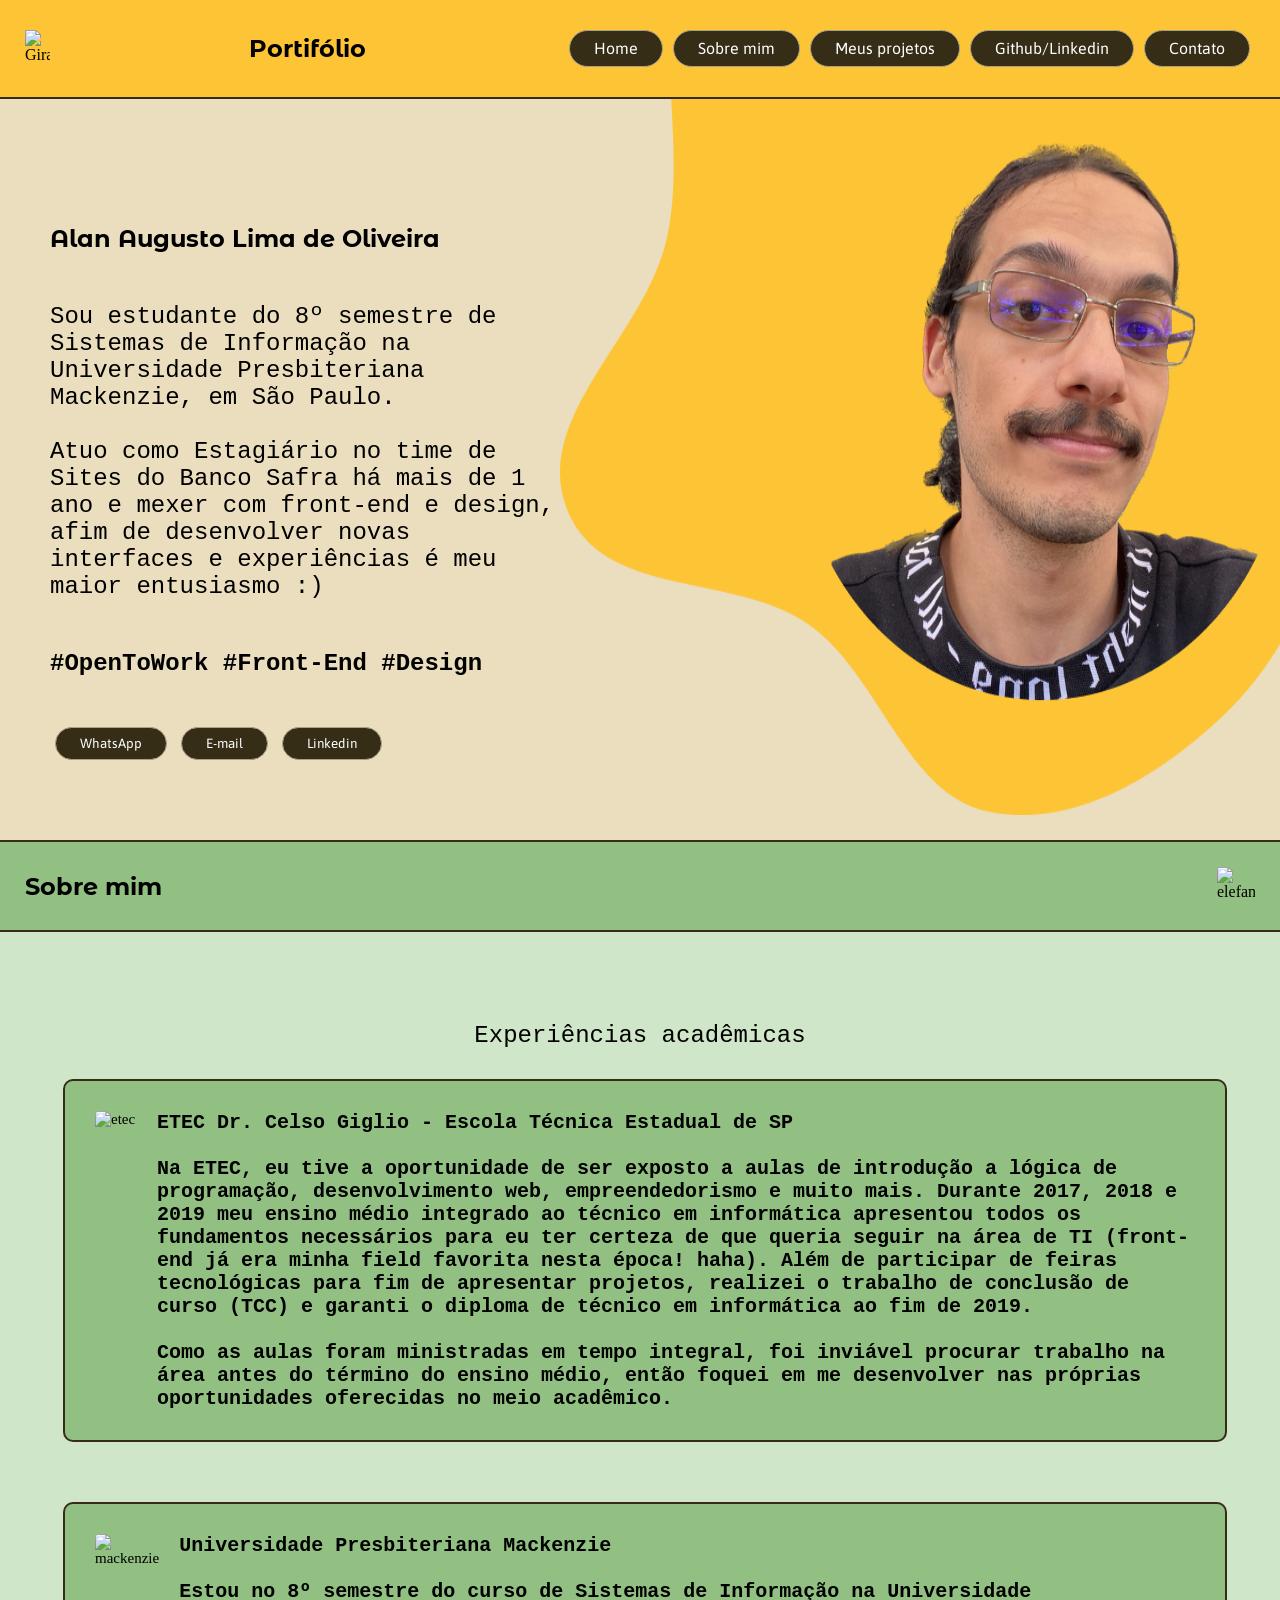
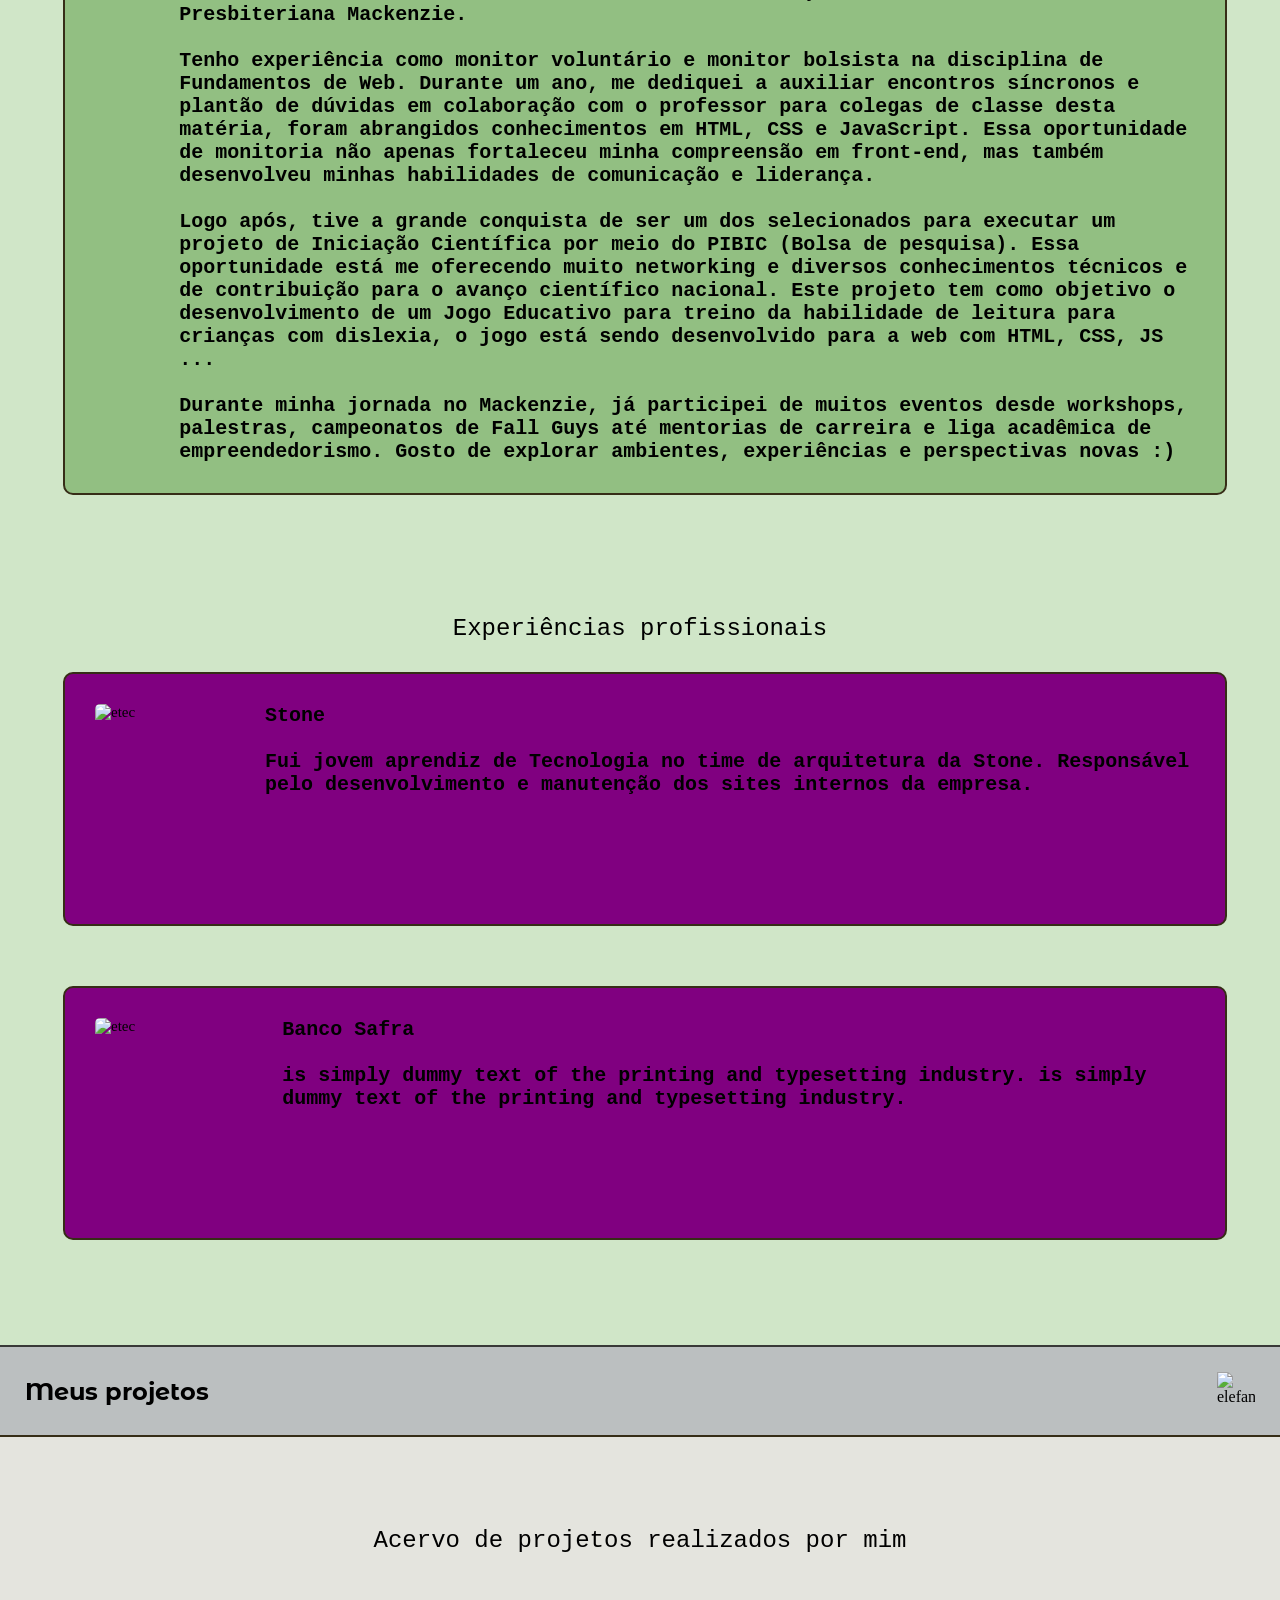
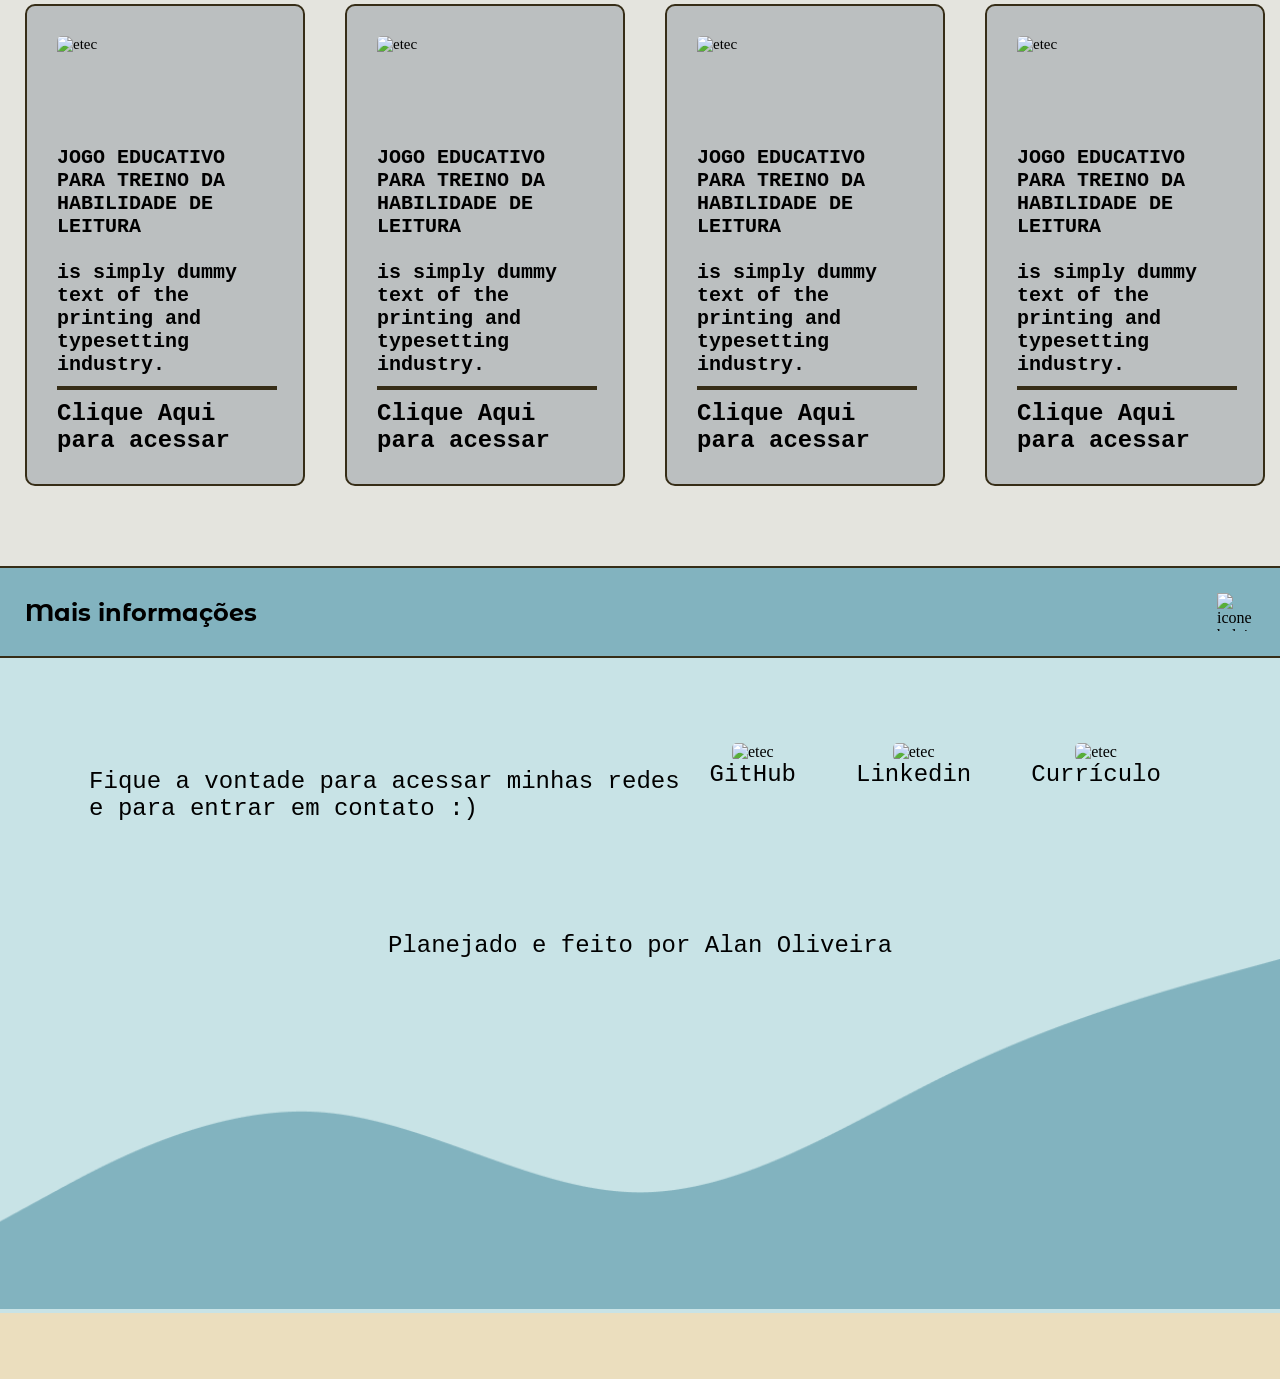
==== index.html @ 0e5b651d "Add files via upload" ====
<!DOCTYPE html>
<html>
<head>
    <link rel="stylesheet" href="css/style.css">
    <meta name="viewport" content="width=device-width, initial-scale=1.0">
    <link rel="preconnect" href="https://fonts.googleapis.com">
    <link rel="preconnect" href="https://fonts.gstatic.com" crossorigin>
    <link href="https://fonts.googleapis.com/css2?family=Asap&family=Montserrat+Alternates&display=swap" rel="stylesheet">
    <title>Alan Oliveira</title>
</head>
<body>
    <header>
        <nav class="container">
            <img src="https://creazilla-store.fra1.digitaloceanspaces.com/cliparts/11503/giraffe-animal-clipart-xl.png" alt="Girafa" width="25px" height="38px">
            <h1>Portifólio</h1>
            <ul>
                <li>
                    <a href="https://www.youtube.com/shorts/pypygmsodKY">Home</a></button>
                </li>
                <li>
                    <a href="#sobre-mim">Sobre mim</a></button>
                </li>
                <li>
                    <a href="https://github.com/alanaug">Meus projetos</a></button>
                </li>
                <li>
                    <a href="https://www.linkedin.com/in/alanaugusto030/">Github/Linkedin</a></button>
                </li>
                <li>
                    <a href="Contato">Contato</a></button>
                </li>
            </ul>
        </nav>
    </header>
    </div>
    <div class="primeira-secao">
        <div>  
            <p id="nome">Alan Augusto Lima de Oliveira</p>
            <p class="texto1">
                    Sou estudante do 8º semestre de Sistemas
                    de Informação na Universidade 
                    Presbiteriana Mackenzie, em São Paulo.
                    <br> <br>
                    Atuo como Estagiário no time de Sites do Banco Safra há mais de 1 ano 
                    e mexer com front-end e design, afim de 
                    desenvolver novas interfaces e experiências é meu maior 
                    entusiasmo :) </p>
                <p id="hashtags">#OpenToWork  #Front-End  #Design</p>  
            <div id="button">  
                <button><a href="https://wa.me/5511959833527">WhatsApp</a></button>
                <button><a href="mailto:alan.augusto123@gmail.com">E-mail</a></button>
                <button><a href="https://www.linkedin.com/in/alanaugusto030/">Linkedin</a></button>
            </div>
        </div>
            <img class="fotinha" src="img/alan.png" alt="foto de perfil do alan">
        </div>
    </div>
    <header id="sobre-mim">
        <nav class="container green">
            <h1>Sobre mim</h1>
            <img src="https://cdn-icons-png.flaticon.com/512/5999/5999613.png" alt="elefante" width="38px" height="38px">
        </nav>
    </header>
    <div>
        <div class="fold-linha-do-tempo">
            <p class="title-fold">
                Experiências acadêmicas 
             </p>
             <br>
             <br>
            <div class="card">
                    <img class="image" src="https://etec2022.com.br/wp-content/uploads/2021/05/b-768x521-1.jpg" alt="etec" width="275px" height="190px">
                    <legend>ETEC Dr. Celso Giglio - Escola Técnica Estadual de SP<br>
                    <br> Na ETEC, eu tive a oportunidade de ser exposto a aulas de introdução a lógica de programação, desenvolvimento web, empreendedorismo e muito mais. Durante 2017, 2018 e 2019 meu ensino médio integrado ao técnico em informática apresentou todos os fundamentos necessários para eu ter certeza de que queria seguir na área de TI (front-end já era minha field favorita nesta época! haha). Além de participar de feiras tecnológicas para fim de apresentar projetos, realizei o trabalho de conclusão de curso (TCC) e garanti o diploma de técnico em informática ao fim de 2019. <br> 
                    <br> Como as aulas foram ministradas em tempo integral, foi inviável procurar trabalho na área antes do término do ensino médio, então foquei em me desenvolver nas próprias oportunidades oferecidas no meio acadêmico. <br>
            </div>
            <div class="card">
                <img class="image" src="https://3.bp.blogspot.com/-ids43sXjQmM/XNiSBEITxmI/AAAAAAAAK4Y/IPl0-_uejZkCyEo8G6EShoBNdbbXHVeVQCLcBGAs/s1600/Screen%2BShot%2B2019-05-12%2Bat%2B18.35.37.png" alt="mackenzie" width="275px" height="190px">
                <legend>Universidade Presbiteriana Mackenzie <br>
                   <br> Estou no 8º semestre do curso de Sistemas de Informação na Universidade Presbiteriana Mackenzie. <br>

                   <br> Tenho experiência como monitor voluntário e monitor bolsista na disciplina de Fundamentos de Web. Durante um ano, me dediquei a auxiliar encontros síncronos e plantão de dúvidas em colaboração com o professor para colegas de classe desta matéria, foram abrangidos conhecimentos em HTML, CSS e JavaScript. Essa oportunidade de monitoria não apenas fortaleceu minha compreensão em front-end, mas também desenvolveu minhas habilidades de comunicação e liderança.<br>
                   
                   <br>Logo após, tive a grande conquista de ser um dos selecionados para executar um projeto de Iniciação Científica por meio do PIBIC (Bolsa de pesquisa). Essa oportunidade está me oferecendo muito networking e diversos conhecimentos técnicos e de contribuição para o avanço científico nacional. Este projeto tem como objetivo o desenvolvimento de um Jogo Educativo para treino da habilidade de leitura para crianças com dislexia, o jogo está sendo desenvolvido para a web com HTML, CSS, JS ... <br>
                
                   <br>Durante minha jornada no Mackenzie, já participei de muitos eventos desde workshops, palestras, campeonatos de Fall Guys até mentorias de carreira e liga acadêmica de empreendedorismo. Gosto de explorar ambientes, experiências e perspectivas novas :)</legend>

                </div>
                <p class="title-fold">
                    Experiências profissionais 
                 </p>
                 <br>
            <div class="card purple">
                    <img class="image" src="https://iq-blog-lb.iq.com.br/wp-content/uploads/2018/11/7acf2784-35f6-c84d-f3be-36fe04ca352d-770x500.jpg" alt="etec" width="275px" height="190px">
                    <legend>Stone<br>
                    <br>Fui jovem aprendiz de Tecnologia no time de arquitetura da Stone. Responsável pelo desenvolvimento e manutenção dos sites internos da empresa.</legend>
                </div>
            <div class="card purple">
                <img class="image" src="https://s2-g1.glbimg.com/6g5ZLOjMwQZf3frD2wkzir42wjM=/0x0:958x1280/984x0/smart/filters:strip_icc()/i.s3.glbimg.com/v1/AUTH_59edd422c0c84a879bd37670ae4f538a/internal_photos/bs/2022/t/T/fKmaT9TBWUeWrQ4SYvzg/safra.jpg" alt="etec" width="275px" height="190px">
                <legend>Banco Safra<br>
                <br>is simply dummy text of the printing and typesetting industry. is simply dummy text of the printing and typesetting industry.</legend>
            </div>
        </div>
        <header>
            <nav class="container gray">
                <h1 id="sobre-mim">Meus projetos</h1>
                <img src="https://cdn-icons-png.flaticon.com/512/616/616703.png" alt="elefante" width="38px" height="38px">
            </nav>
                <div class="title-fold-projetos">
                    <p>Acervo de projetos realizados por mim</p>
                </div>
                <div class="fold-meus-projetos">
                <div class="card projetos">
                        <img class="image" src="https://s2-g1.glbimg.com/6g5ZLOjMwQZf3frD2wkzir42wjM=/0x0:958x1280/984x0/smart/filters:strip_icc()/i.s3.glbimg.com/v1/AUTH_59edd422c0c84a879bd37670ae4f538a/internal_photos/bs/2022/t/T/fKmaT9TBWUeWrQ4SYvzg/safra.jpg" alt="etec" width="100px" height="100px">
                        <legend>JOGO EDUCATIVO PARA TREINO DA HABILIDADE DE LEITURA<br>
                        <br>is simply dummy text of the printing and typesetting industry.</legend>
                        <div class="linha"></div>
                        <p style="font-weight: bold;">Clique Aqui para acessar</p>
                    </div>
                    <div class="card projetos">
                        <img class="image" src="https://s2-g1.glbimg.com/6g5ZLOjMwQZf3frD2wkzir42wjM=/0x0:958x1280/984x0/smart/filters:strip_icc()/i.s3.glbimg.com/v1/AUTH_59edd422c0c84a879bd37670ae4f538a/internal_photos/bs/2022/t/T/fKmaT9TBWUeWrQ4SYvzg/safra.jpg" alt="etec" width="100px" height="100px">
                        <legend>JOGO EDUCATIVO PARA TREINO DA HABILIDADE DE LEITURA<br>
                        <br>is simply dummy text of the printing and typesetting industry.</legend>
                        <div class="linha"></div>
                        <p style="font-weight: bold;">Clique Aqui para acessar</p>
                    </div>
                    <div class="card projetos">
                        <img class="image" src="https://s2-g1.glbimg.com/6g5ZLOjMwQZf3frD2wkzir42wjM=/0x0:958x1280/984x0/smart/filters:strip_icc()/i.s3.glbimg.com/v1/AUTH_59edd422c0c84a879bd37670ae4f538a/internal_photos/bs/2022/t/T/fKmaT9TBWUeWrQ4SYvzg/safra.jpg" alt="etec" width="100px" height="100px">
                        <legend>JOGO EDUCATIVO PARA TREINO DA HABILIDADE DE LEITURA<br>
                        <br>is simply dummy text of the printing and typesetting industry. </legend>
                        <div class="linha"></div>
                        <p style="font-weight: bold;">Clique Aqui para acessar</p>
                    </div>
                    <div class="card projetos">
                        <img class="image" src="https://s2-g1.glbimg.com/6g5ZLOjMwQZf3frD2wkzir42wjM=/0x0:958x1280/984x0/smart/filters:strip_icc()/i.s3.glbimg.com/v1/AUTH_59edd422c0c84a879bd37670ae4f538a/internal_photos/bs/2022/t/T/fKmaT9TBWUeWrQ4SYvzg/safra.jpg" alt="etec" width="100px" height="100px">
                        <legend>JOGO EDUCATIVO PARA TREINO DA HABILIDADE DE LEITURA<br>
                        <br>is simply dummy text of the printing and typesetting industry. </legend>
                        <div class="linha"></div>
                        <p style="font-weight: bold;">Clique Aqui para acessar</p>
                    </div>
                </div>
        </header>
        <header id="sobre-mim">
            <nav class="container blue">
                <h1>Mais informações</h1>
                <img src="https://cdn-icons-png.flaticon.com/512/616/616678.png" alt="icone baleia" width="38px" height="38px">
            </nav>
        </header>
        <div class="fold-mais-infos">
            <div class="title-fold-footer">
                <p>Fique a vontade para acessar minhas redes <br> 
                    e para entrar em contato :)</p>
            </div>
            <div class="redes">
                <img class="image" src="https://img.icons8.com/?size=512&id=118557&format=png" alt="etec" width="100px" height="100px">
                <p>GitHub</p>
            </div>
            <div class="redes">
                <img class="image" src="https://img.icons8.com/?size=512&id=67570&format=png" alt="etec" width="100px" height="100px">
                <p>Linkedin</p>
            </div>
            <div class="redes">
                <img class="image" src="https://img.icons8.com/?size=512&id=115648&format=png" alt="etec" width="100px" height="100px">
                <p>Currículo</p>
            </div>
        </div>
        <div class="title-fold-footer">
            <p>Planejado e feito por Alan Oliveira</p>
        </div>
        <footer>
            <img src="img/img-footer.png" alt="wave image for footer" width="100%" height="350px">
        </footer>
</body>

</html>
---- css/style.css ----
*{
    margin:0;
    padding:0;
    border:0;
}

.container {
    display: flex;
    flex-direction: row;
    align-items: center;
    justify-content: space-between;
    background-color: #FDC435;
    padding: 25px;
    border-bottom: 2px solid #362d17;
}

body {
    background-color: #ebdebe;
}

nav ul {
    list-style: none;
    display: flex;
    flex-direction: row;
}

nav ul li, button {
    margin: 5px;
    padding: 8px 24px;
    border-radius: 20px;
    border: 1px solid #aaa18a;
    background: #362d17;
}

a, button {
    font-family: 'Asap', sans-serif;
    color: white;
    text-decoration: none;
}

h1 {
    font-family: 'Asap', sans-serif;
    font-family: 'Montserrat Alternates', sans-serif;
    align-items: flex-start;
}

p {
    font-family: 'Roboto Mono', monospace;
    font-size: 1.5rem;
}

@media (min-width: 531px) and (max-width: 1024px){
    .container {
        display: flex;
        flex-direction: column;
    }
    
    nav ul li {
        flex-direction: column;
    }
}

@media (max-width: 530px){
    .container {
        display: flex;
        flex-direction: column;
    }

    nav ul {
        display: flex;
        flex-direction: column;
    }
}

.primeira-secao{
    display: flex;
    justify-content: space-between;
    padding-bottom: 25px;
    border-bottom: solid 2px #362d17;
}

.texto1 {
    margin-left: 50px;
    max-width: 700px;
}

button {
    margin-top: 50px;
}

#nome {
    font-family: 'Montserrat Alternates', sans-serif;
    font-weight: bold;
    margin: 125px 0px 50px 50px;
}

#hashtags {
    margin: 50px 0px 0px 50px;
    font-weight: bold
}

#button {
    margin: 0 0 50px 50px;

}

.fold-linha-do-tempo {
    display: flex;
    flex-direction: row;
    justify-content: center;
    align-items: center;
    flex-wrap:wrap;
    background-color: #d0e6c8;
    padding-bottom: 75px;

}

.card {
    justify-content: center;
    display: flex;
    font-size: 15px;
    width: 1100px;
    height: auto;
    border-radius: 10px;
    background-color: #92bf82;
    padding: 30px;
    margin: 30px 15px 30px 25px;
    gap: 10px 20px;
    border: solid 2px #362d17;

}

.image {
    border-radius: 5px;
}

legend {
    font-family: 'Roboto Mono', monospace;
    font-size: 20px;
    font-weight: bold;
}

.green {
    background-color: #92bf82;
    display: flex;
    justify-content: space-between;
}

.title-fold {
    margin-top: 90px;
}

.title-fold-projetos{
    display: flex;
    justify-content: center;
    background-color: #e4e4de;
    padding-top: 90px;
    padding-bottom: 20px;
}


footer {
    background-color: #c8e3e6;
}

.blue {
    background-color: #82b3bf;
    display: flex;
    justify-content: space-between;
    border-top: solid 2px #362d17;
}

.gray {
    background-color: #bbbfc0;
    display: flex;
    justify-content: space-between;
    border-top: solid 2px #393938;
}

.fold-meus-projetos {
    display: flex;
    justify-content: center;
    background-color: #e4e4de;
    padding-bottom: 50px;

}

.projetos {
    width: 225px;
    height: auto;
    display: flex;
    flex-direction: column;
    background-color: #bbbfc0;
}

.linha {
    width: 100%;
    border: solid 2px #362d17;
}

.fold-mais-infos {
    background-color: #c8e3e6;
    display: flex;
    flex-direction: row;
    justify-content: center;
    align-items: center;
}

.redes {
    padding-top: 50px;
    margin: 0px 30px 0px 30px;
    text-align: center;

}

.title-fold-footer{
    display: flex;
    justify-content: center;
    padding-top: 110px;
    background-color: #c8e3e6;
}

.credits {
    background-color: #82b3bf;
    margin-top: 0px;
}

.purple {
    background-color: purple;
}
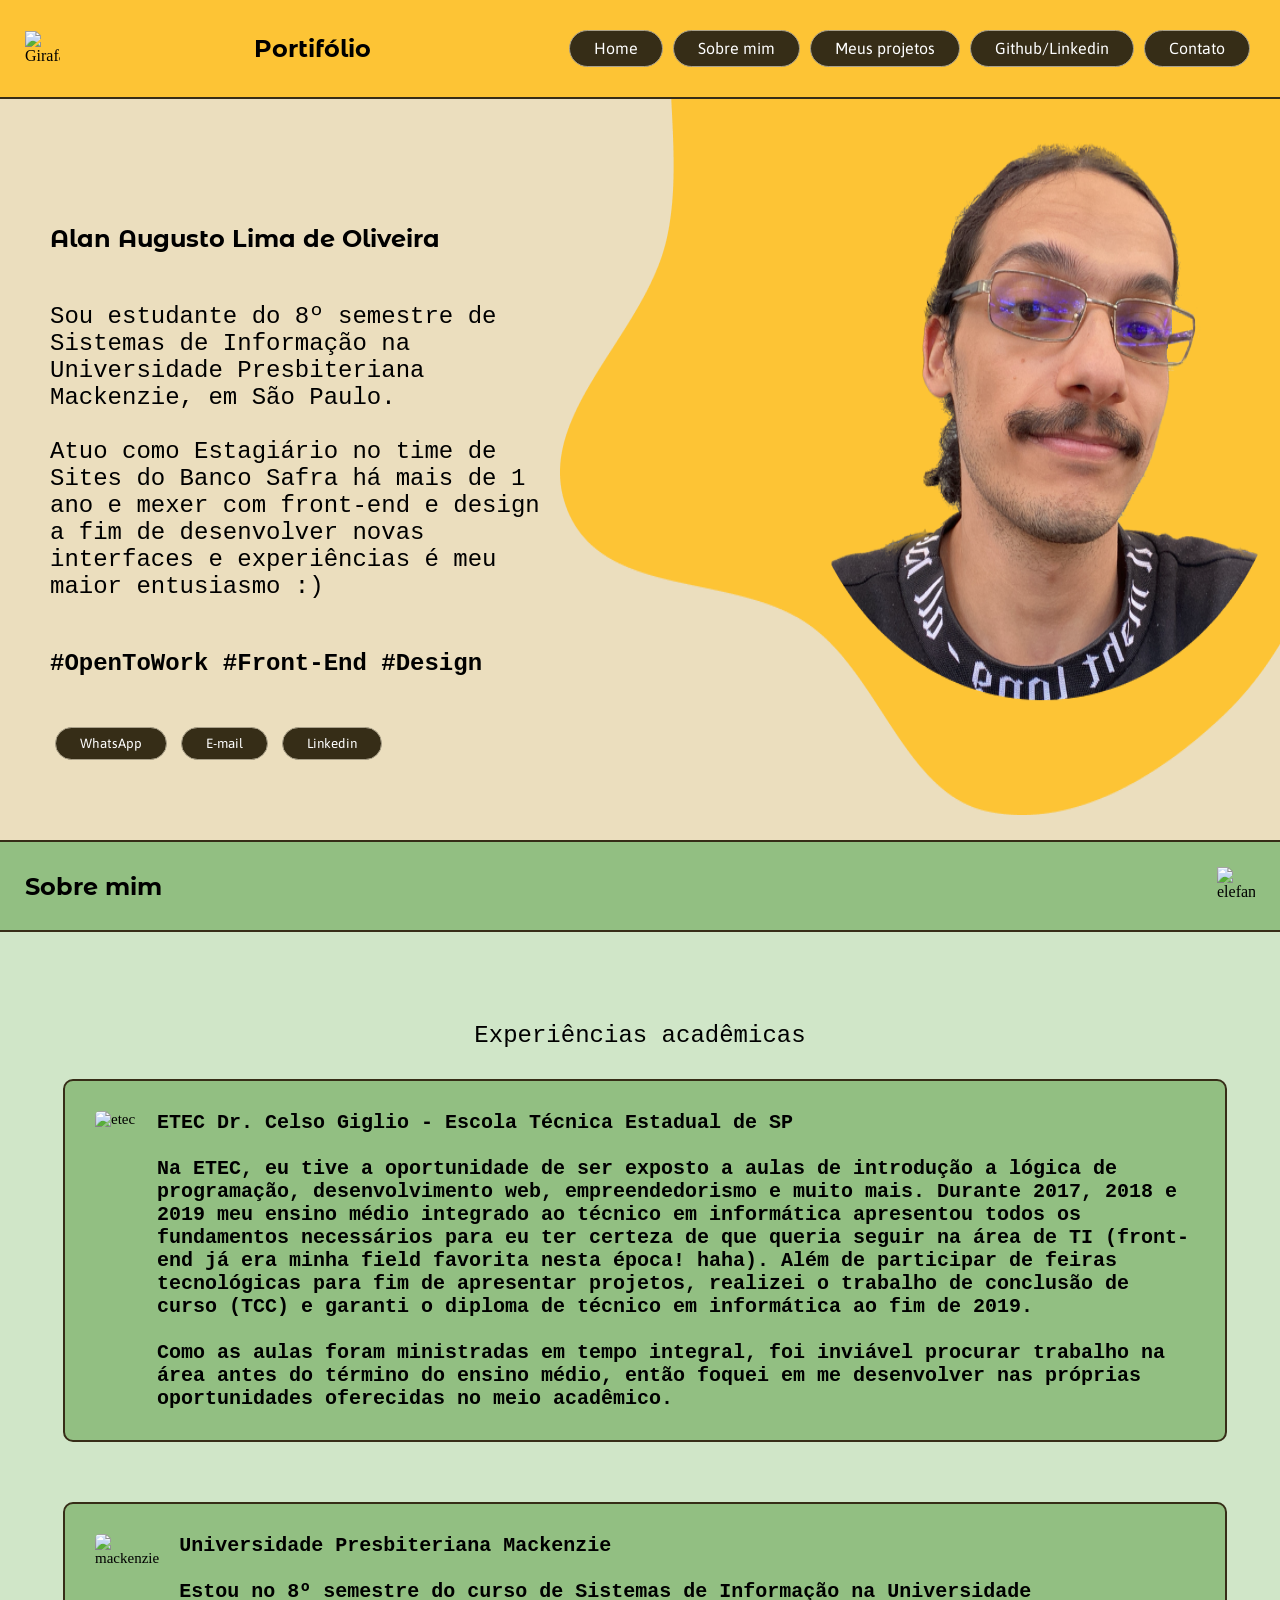
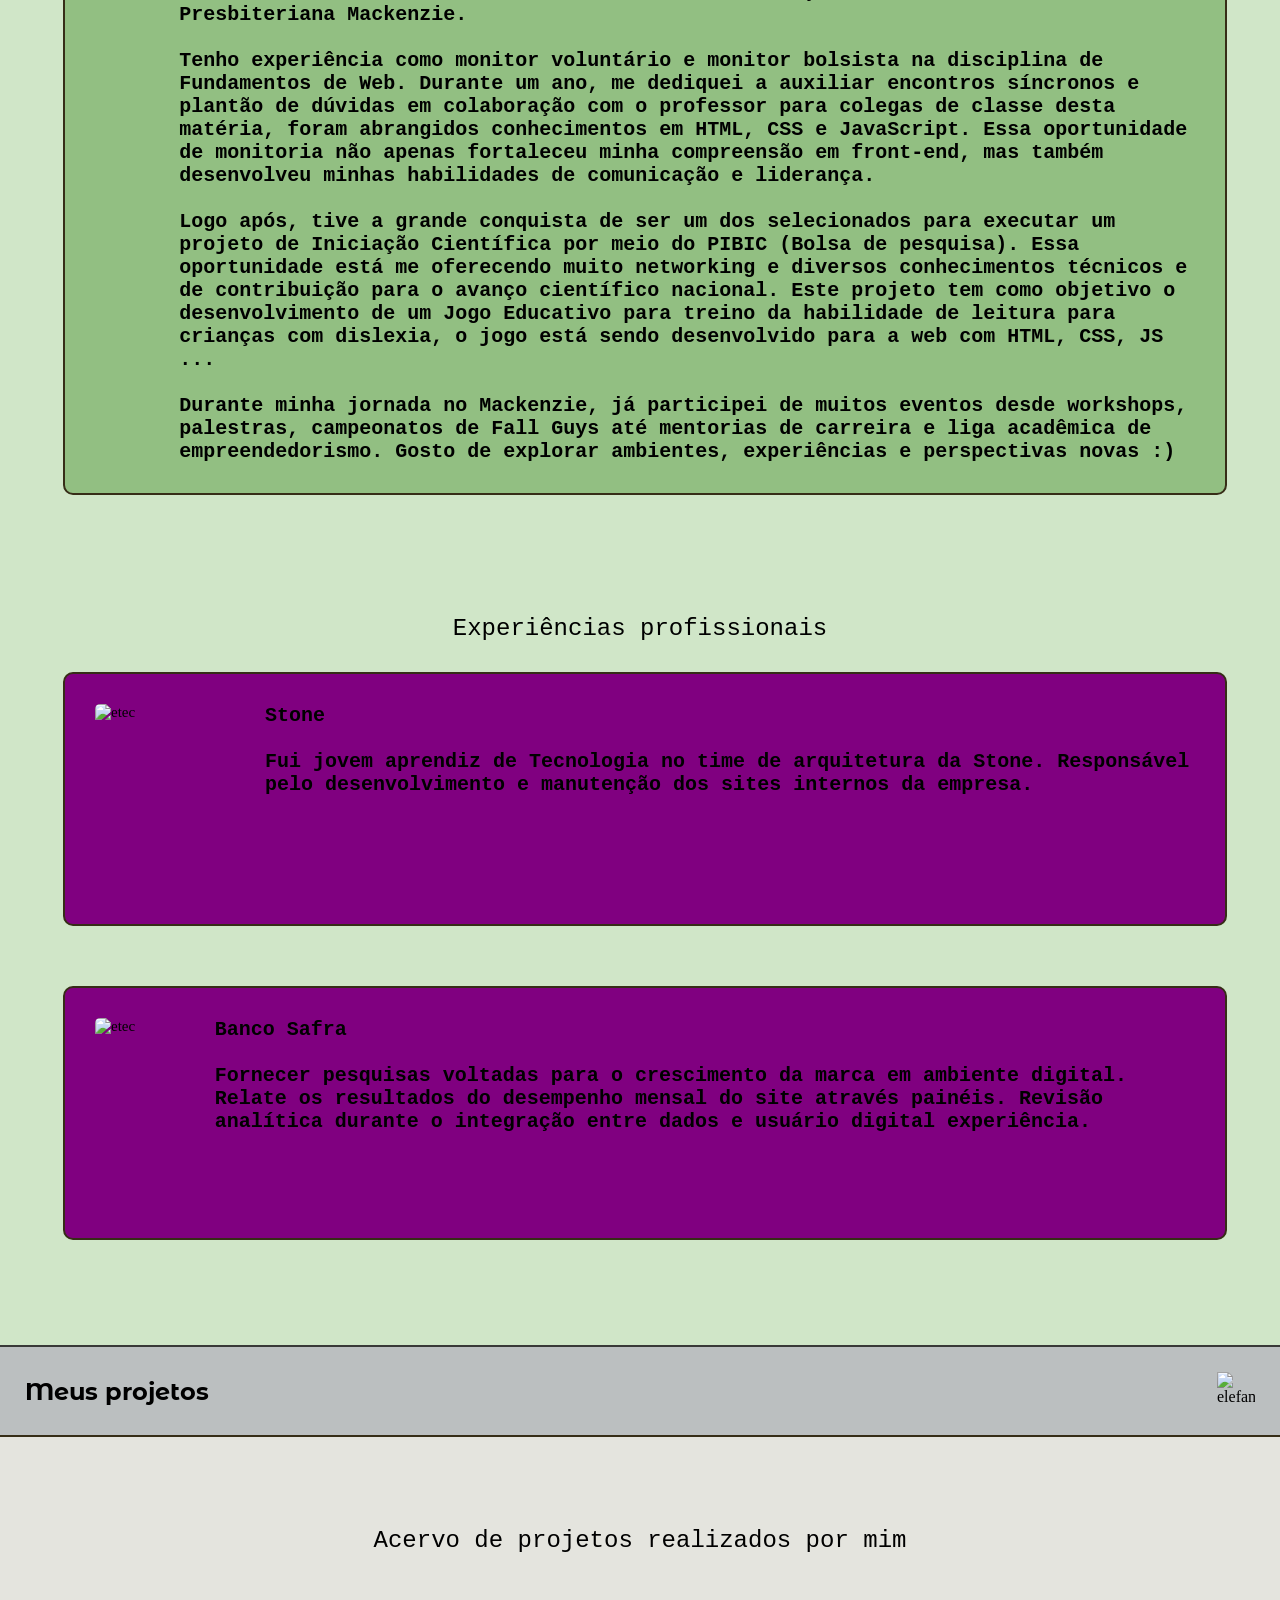
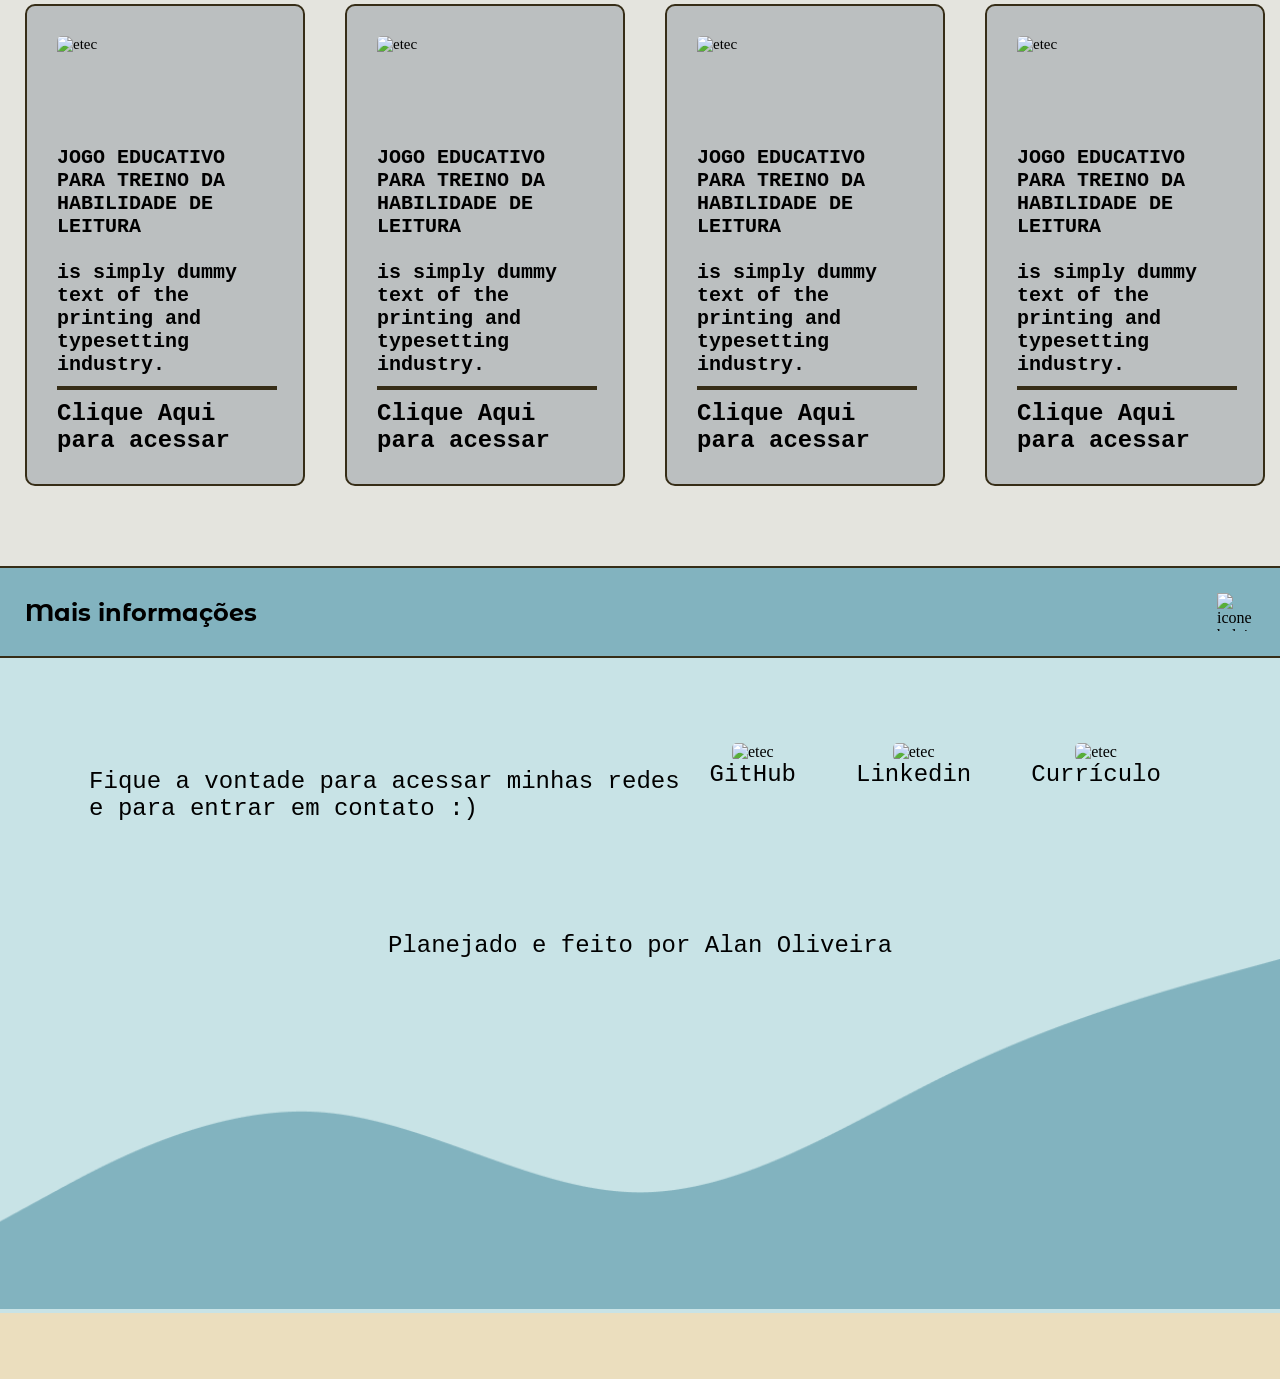
==== commit 1403497e: "new text" ====
--- a/index.html
+++ b/index.html
@@ -11,7 +11,7 @@
 <body>
     <header>
         <nav class="container">
-            <img src="https://creazilla-store.fra1.digitaloceanspaces.com/cliparts/11503/giraffe-animal-clipart-xl.png" alt="Girafa" width="25px" height="38px">
+            <img src="https://cdn-icons-png.flaticon.com/512/65/65956.png?w=360" alt="Girafa" width="35px" height="35px">
             <h1>Portifólio</h1>
             <ul>
                 <li>
@@ -42,7 +42,7 @@
                     Presbiteriana Mackenzie, em São Paulo.
                     <br> <br>
                     Atuo como Estagiário no time de Sites do Banco Safra há mais de 1 ano 
-                    e mexer com front-end e design, afim de 
+                    e mexer com front-end e design a fim de 
                     desenvolver novas interfaces e experiências é meu maior 
                     entusiasmo :) </p>
                 <p id="hashtags">#OpenToWork  #Front-End  #Design</p>  
@@ -98,7 +98,12 @@
             <div class="card purple">
                 <img class="image" src="https://s2-g1.glbimg.com/6g5ZLOjMwQZf3frD2wkzir42wjM=/0x0:958x1280/984x0/smart/filters:strip_icc()/i.s3.glbimg.com/v1/AUTH_59edd422c0c84a879bd37670ae4f538a/internal_photos/bs/2022/t/T/fKmaT9TBWUeWrQ4SYvzg/safra.jpg" alt="etec" width="275px" height="190px">
                 <legend>Banco Safra<br>
-                <br>is simply dummy text of the printing and typesetting industry. is simply dummy text of the printing and typesetting industry.</legend>
+                <br>Fornecer pesquisas voltadas para o crescimento da marca em
+                ambiente digital. Relate os resultados do
+                desempenho mensal do site através
+                painéis. Revisão analítica durante o
+                integração entre dados e usuário digital
+                experiência.</legend>
             </div>
         </div>
         <header>
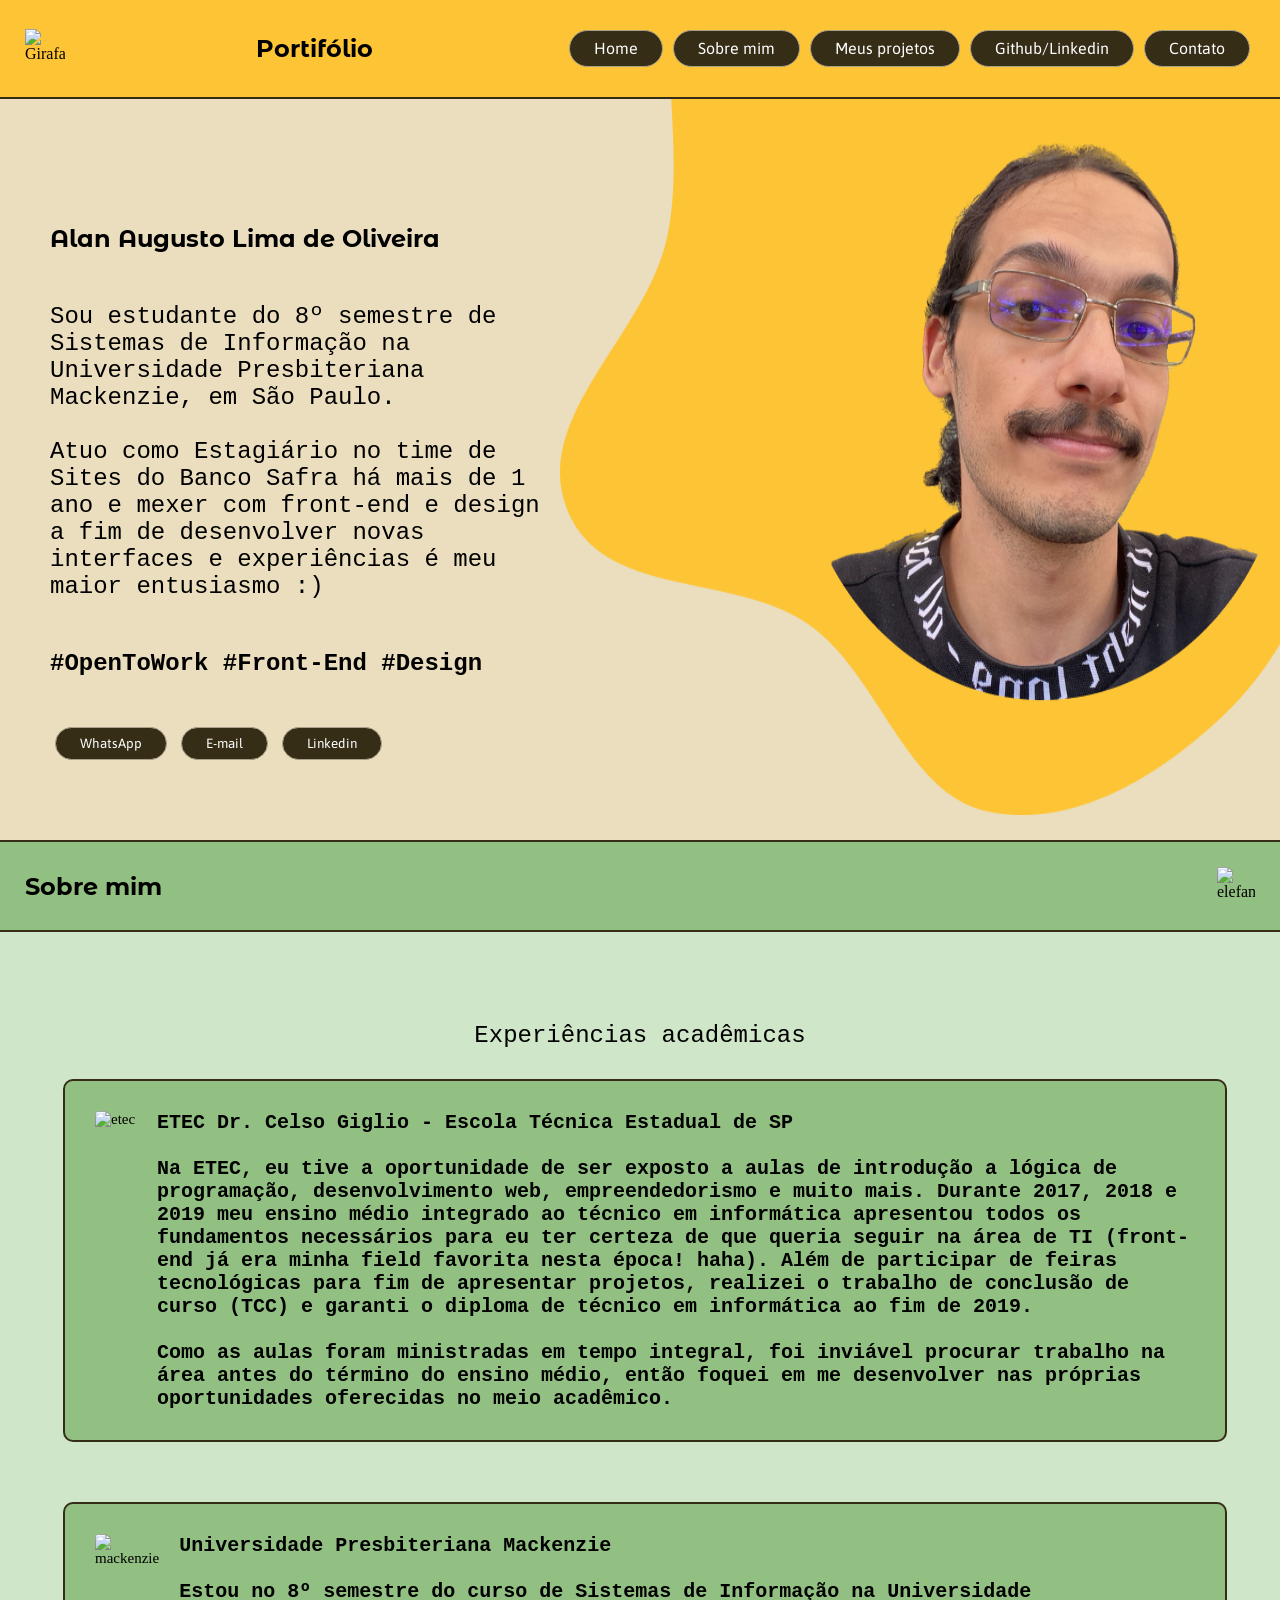
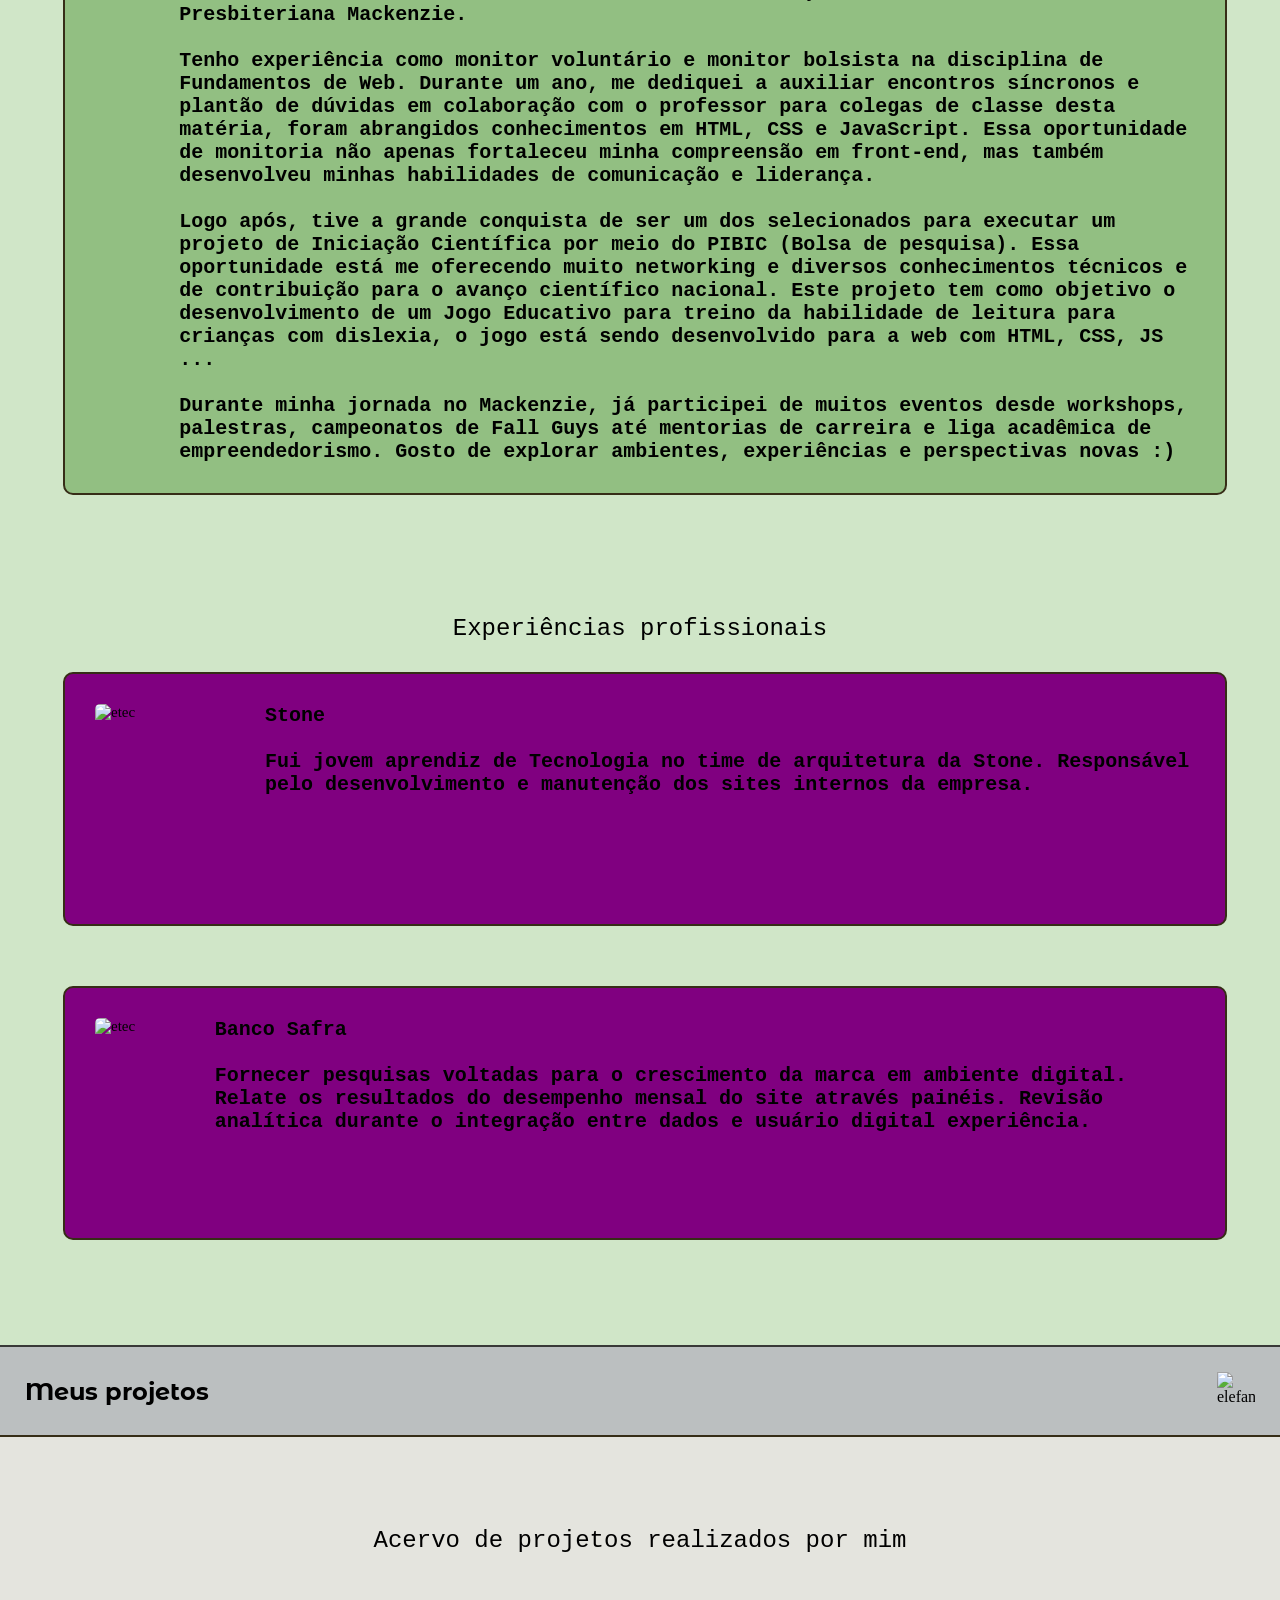
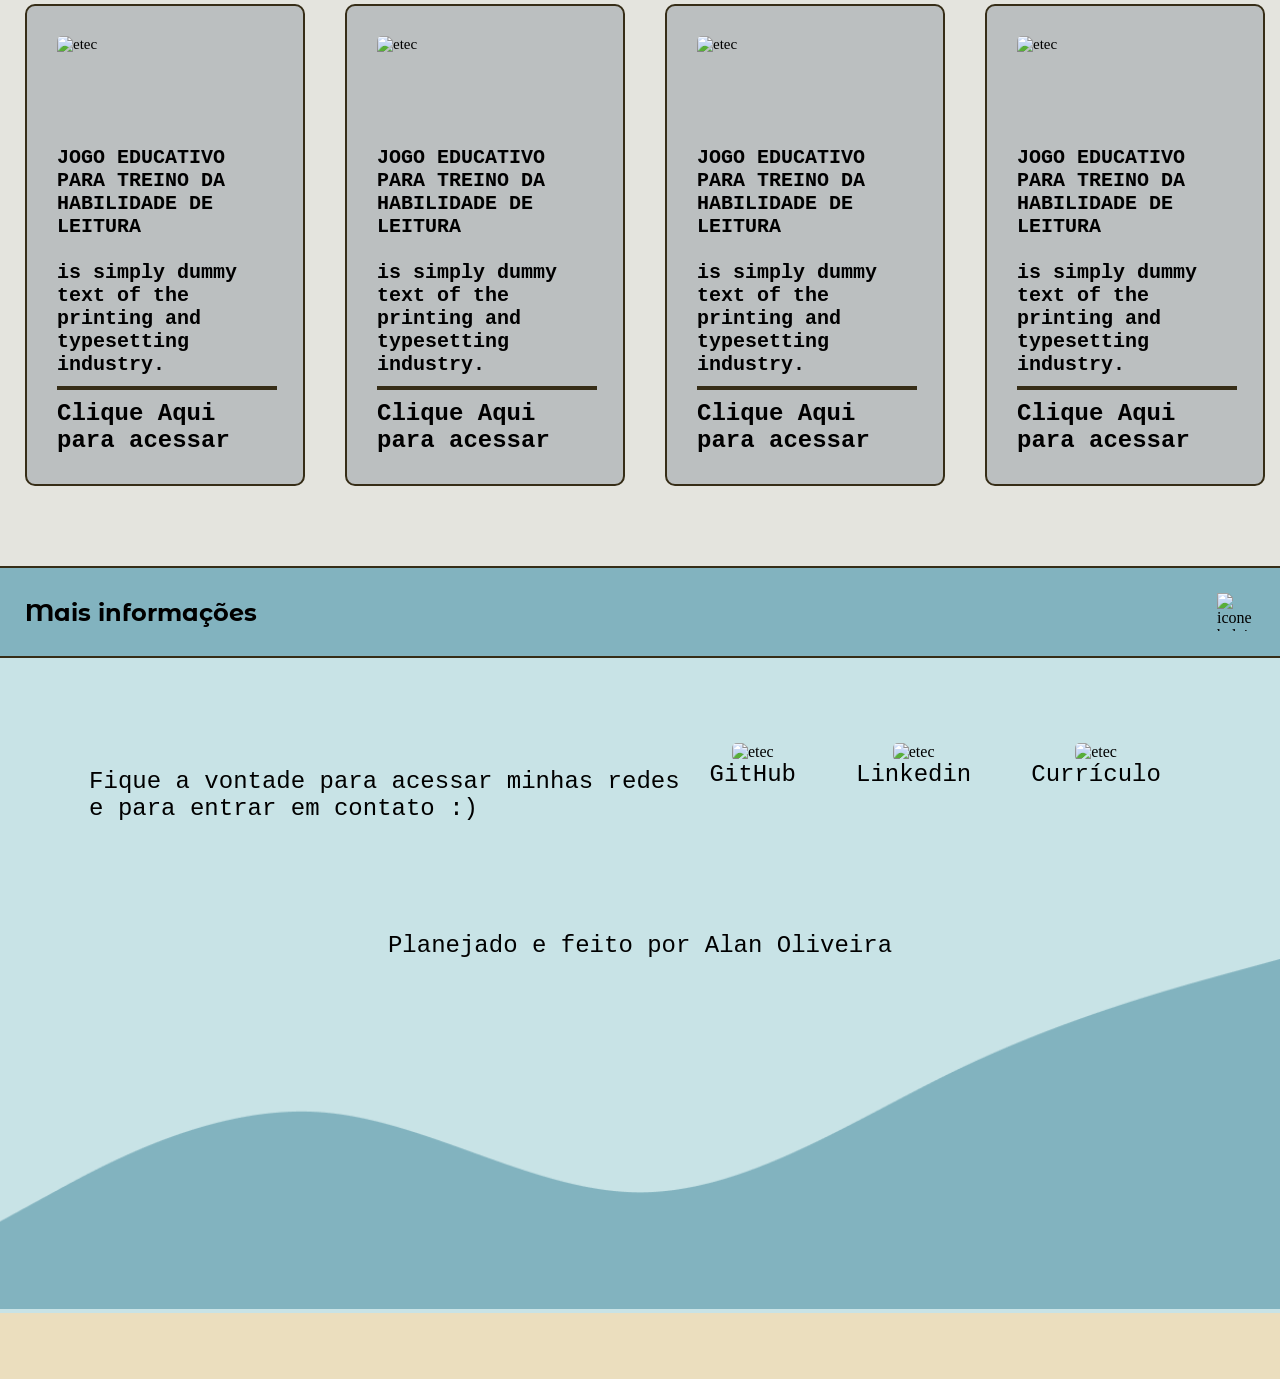
==== commit fdef9db5: "Add files via upload" ====
--- a/index.html
+++ b/index.html
@@ -11,7 +11,7 @@
 <body>
     <header>
         <nav class="container">
-            <img src="https://cdn-icons-png.flaticon.com/512/65/65956.png?w=360" alt="Girafa" width="35px" height="35px">
+            <img src="https://cdn-icons-png.flaticon.com/512/3892/3892304.png" alt="Girafa" width="40px" height="40px">
             <h1>Portifólio</h1>
             <ul>
                 <li>
@@ -58,7 +58,7 @@
     <header id="sobre-mim">
         <nav class="container green">
             <h1>Sobre mim</h1>
-            <img src="https://cdn-icons-png.flaticon.com/512/5999/5999613.png" alt="elefante" width="38px" height="38px">
+            <img src="https://cdn-icons-png.flaticon.com/512/1360/1360879.png" alt="elefante" width="38px" height="38px">
         </nav>
     </header>
     <div>
@@ -109,7 +109,7 @@
         <header>
             <nav class="container gray">
                 <h1 id="sobre-mim">Meus projetos</h1>
-                <img src="https://cdn-icons-png.flaticon.com/512/616/616703.png" alt="elefante" width="38px" height="38px">
+                <img src="https://img.freepik.com/icones-gratis/montanha_318-915269.jpg" alt="elefante" width="38px" height="38px">
             </nav>
                 <div class="title-fold-projetos">
                     <p>Acervo de projetos realizados por mim</p>
@@ -148,7 +148,7 @@
         <header id="sobre-mim">
             <nav class="container blue">
                 <h1>Mais informações</h1>
-                <img src="https://cdn-icons-png.flaticon.com/512/616/616678.png" alt="icone baleia" width="38px" height="38px">
+                <img src="https://cdn-icons-png.flaticon.com/512/2907/2907351.png" alt="icone baleia" width="38px" height="38px">
             </nav>
         </header>
         <div class="fold-mais-infos">
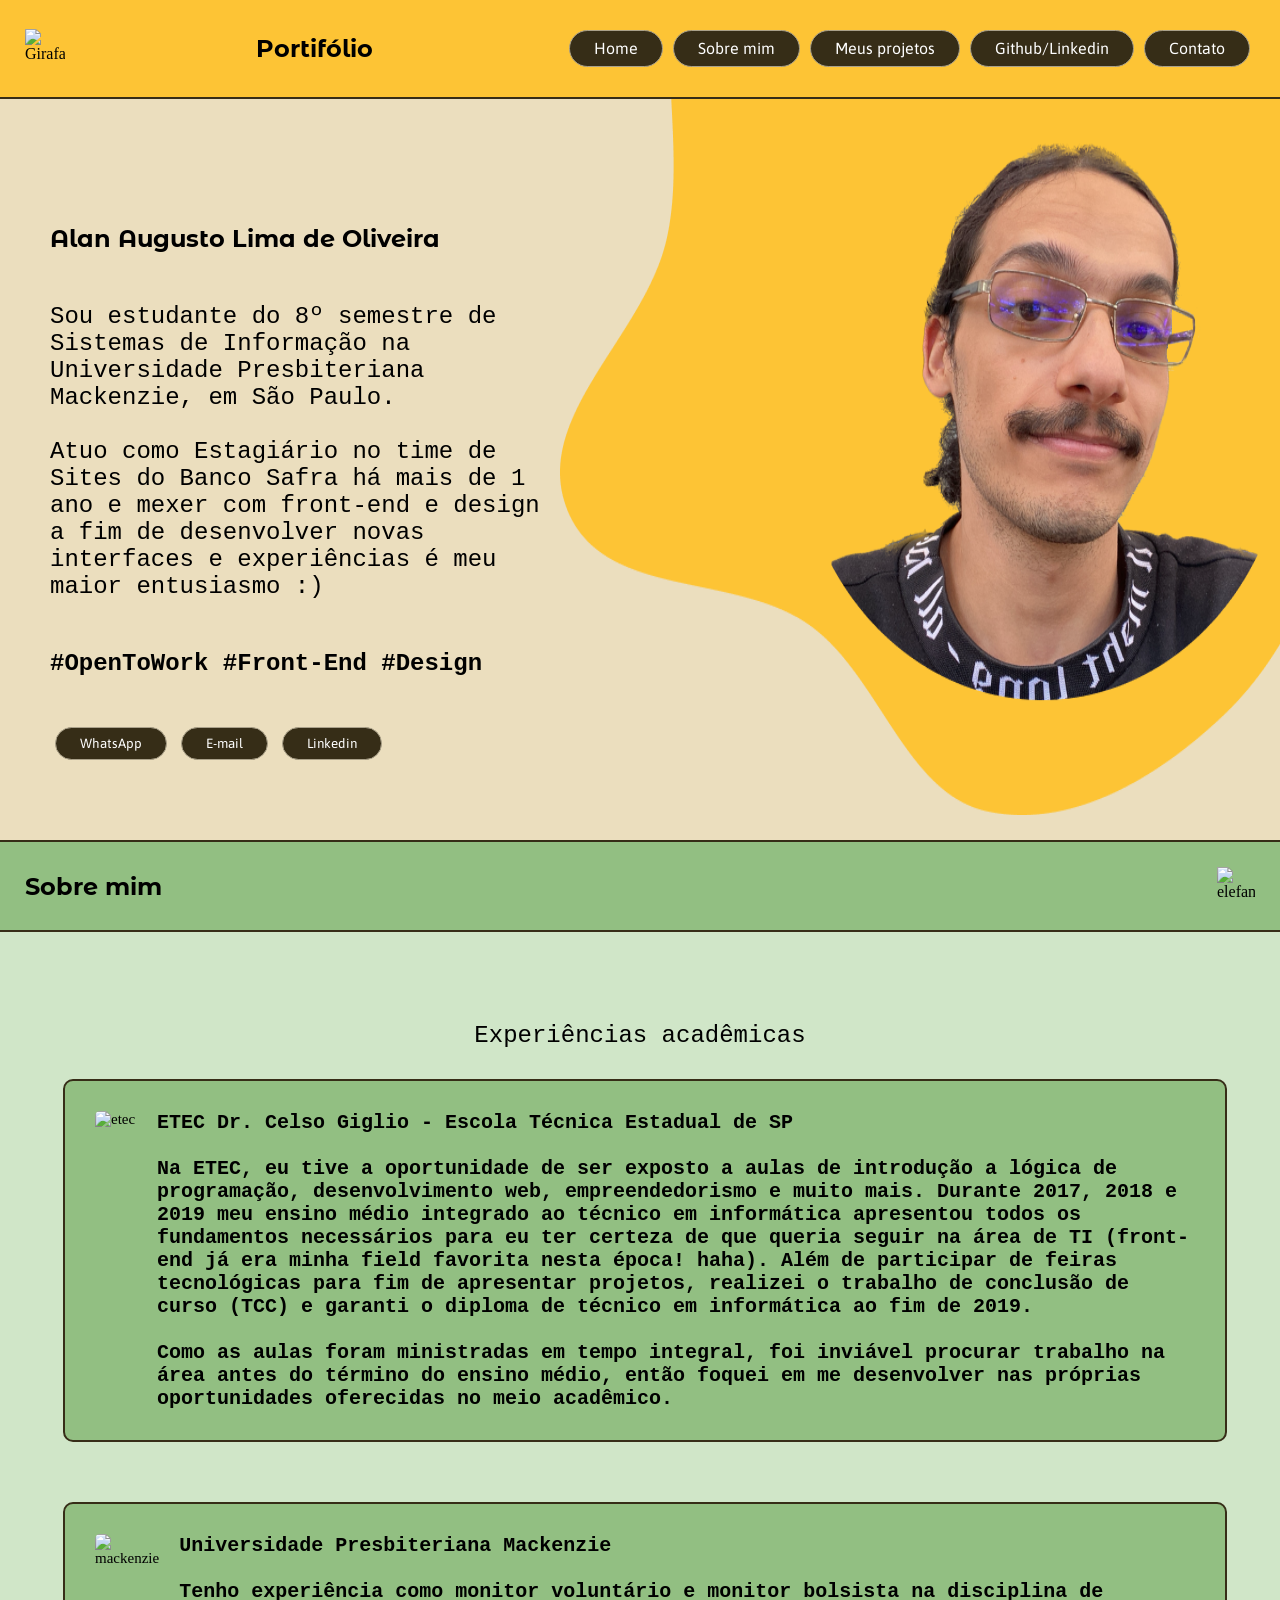
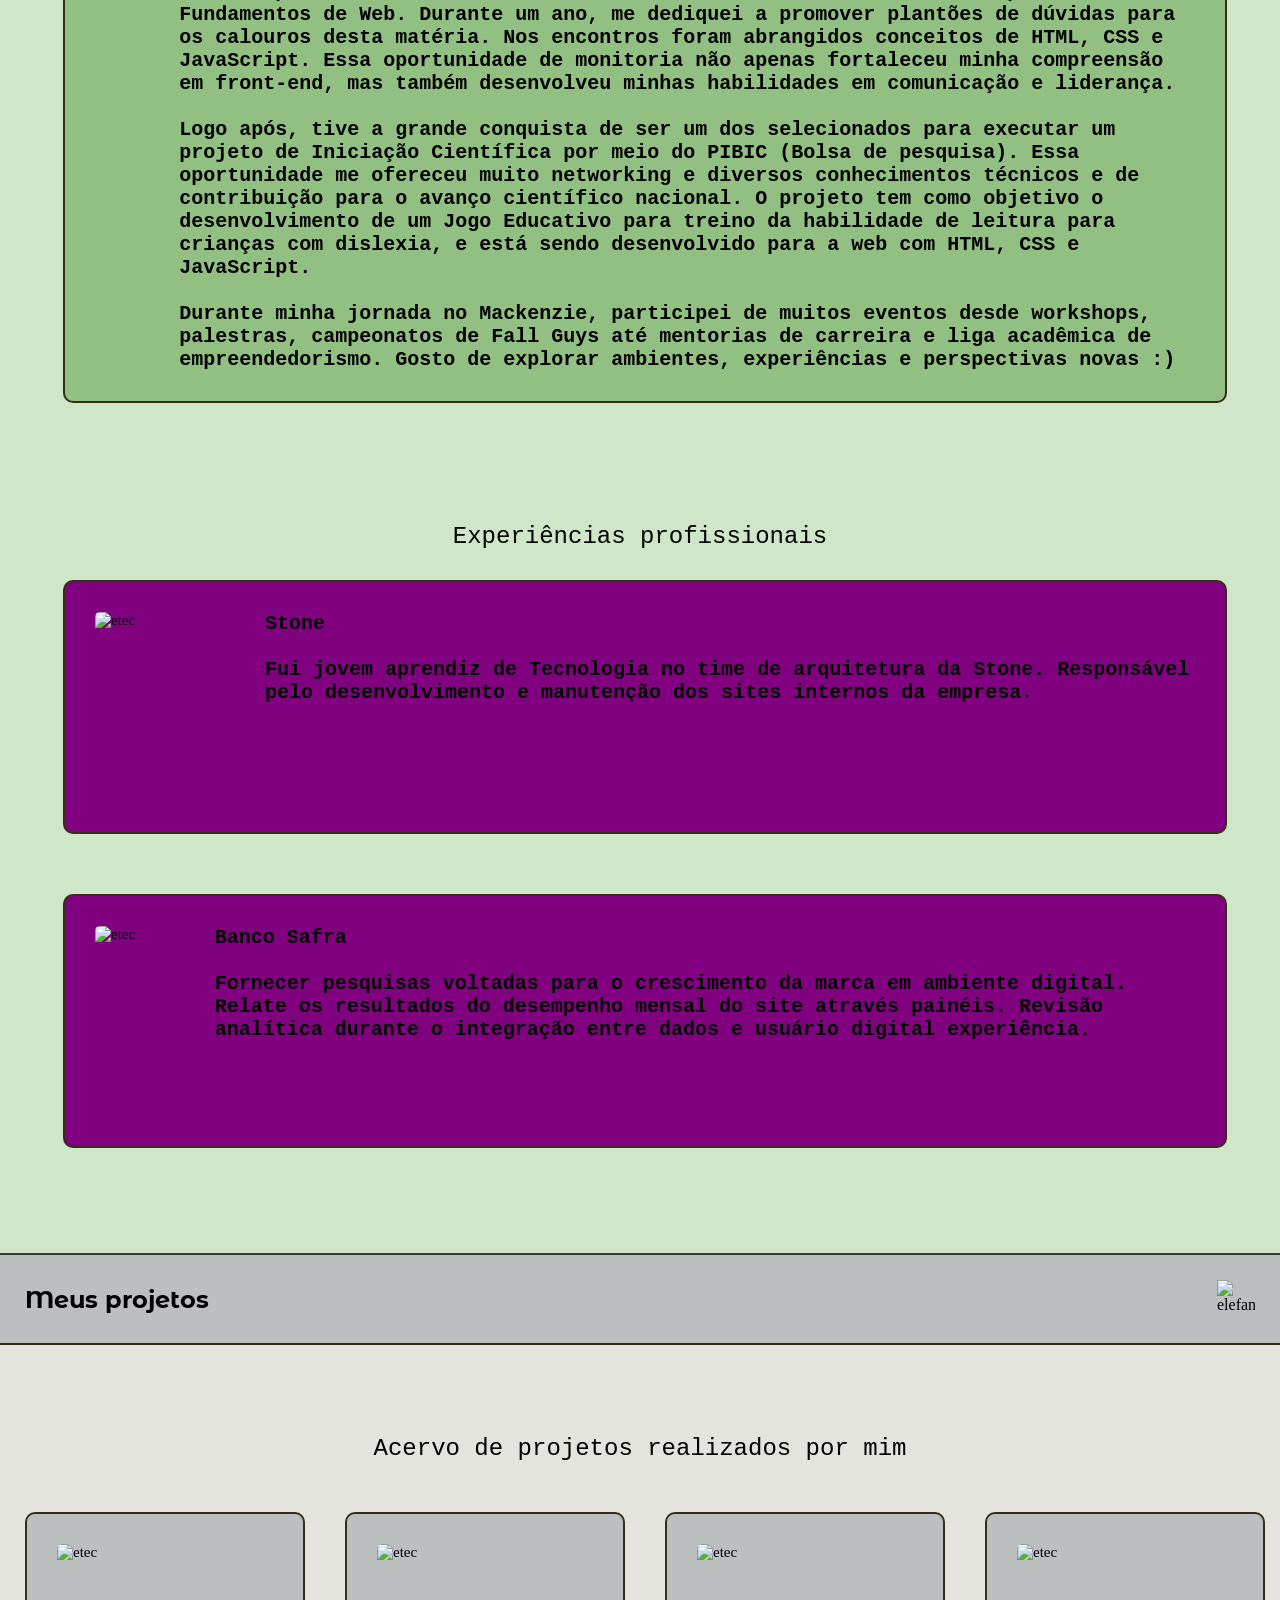
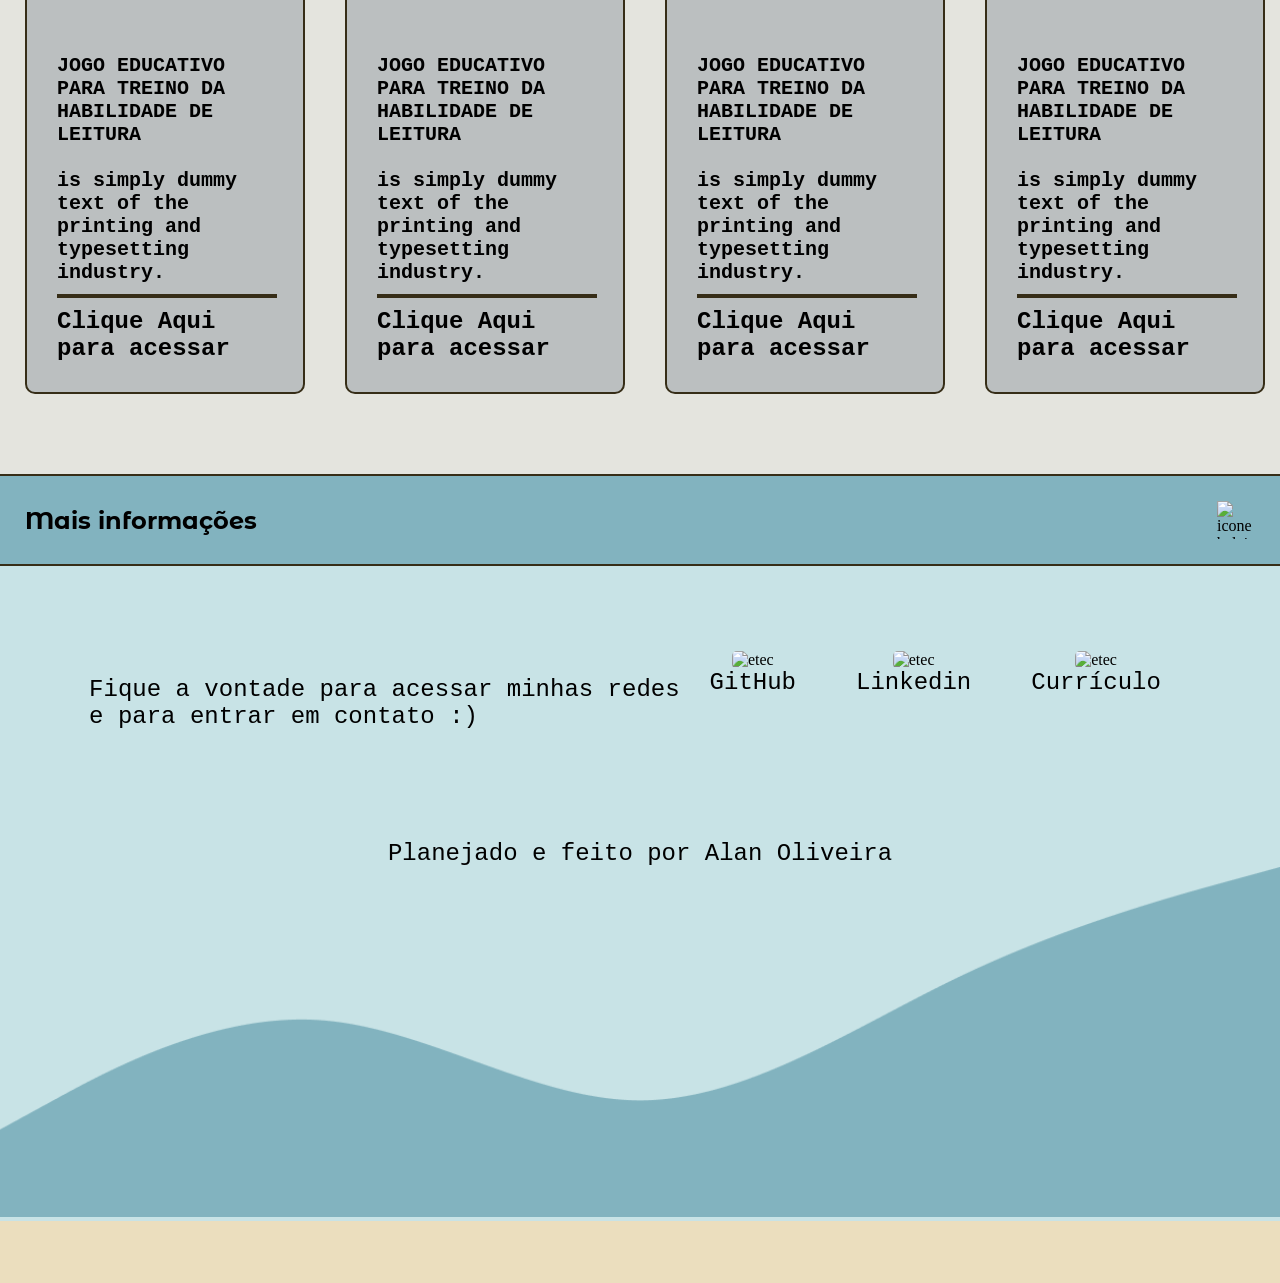
==== commit 2a8d976e: "Add files via upload" ====
--- a/index.html
+++ b/index.html
@@ -77,13 +77,12 @@
             <div class="card">
                 <img class="image" src="https://3.bp.blogspot.com/-ids43sXjQmM/XNiSBEITxmI/AAAAAAAAK4Y/IPl0-_uejZkCyEo8G6EShoBNdbbXHVeVQCLcBGAs/s1600/Screen%2BShot%2B2019-05-12%2Bat%2B18.35.37.png" alt="mackenzie" width="275px" height="190px">
                 <legend>Universidade Presbiteriana Mackenzie <br>
-                   <br> Estou no 8º semestre do curso de Sistemas de Informação na Universidade Presbiteriana Mackenzie. <br>
 
-                   <br> Tenho experiência como monitor voluntário e monitor bolsista na disciplina de Fundamentos de Web. Durante um ano, me dediquei a auxiliar encontros síncronos e plantão de dúvidas em colaboração com o professor para colegas de classe desta matéria, foram abrangidos conhecimentos em HTML, CSS e JavaScript. Essa oportunidade de monitoria não apenas fortaleceu minha compreensão em front-end, mas também desenvolveu minhas habilidades de comunicação e liderança.<br>
+                   <br> Tenho experiência como monitor voluntário e monitor bolsista na disciplina de Fundamentos de Web. Durante um ano, me dediquei a promover plantões de dúvidas para os calouros desta matéria. Nos encontros foram abrangidos conceitos de HTML, CSS e JavaScript. Essa oportunidade de monitoria não apenas fortaleceu minha compreensão em front-end, mas também desenvolveu minhas habilidades em comunicação e liderança.<br>
                    
-                   <br>Logo após, tive a grande conquista de ser um dos selecionados para executar um projeto de Iniciação Científica por meio do PIBIC (Bolsa de pesquisa). Essa oportunidade está me oferecendo muito networking e diversos conhecimentos técnicos e de contribuição para o avanço científico nacional. Este projeto tem como objetivo o desenvolvimento de um Jogo Educativo para treino da habilidade de leitura para crianças com dislexia, o jogo está sendo desenvolvido para a web com HTML, CSS, JS ... <br>
+                   <br>Logo após, tive a grande conquista de ser um dos selecionados para executar um projeto de Iniciação Científica por meio do PIBIC (Bolsa de pesquisa). Essa oportunidade me ofereceu muito networking e diversos conhecimentos técnicos e de contribuição para o avanço científico nacional. O projeto tem como objetivo o desenvolvimento de um Jogo Educativo para treino da habilidade de leitura para crianças com dislexia, e está sendo desenvolvido para a web com HTML, CSS e JavaScript. <br>
                 
-                   <br>Durante minha jornada no Mackenzie, já participei de muitos eventos desde workshops, palestras, campeonatos de Fall Guys até mentorias de carreira e liga acadêmica de empreendedorismo. Gosto de explorar ambientes, experiências e perspectivas novas :)</legend>
+                   <br>Durante minha jornada no Mackenzie, participei de muitos eventos desde workshops, palestras, campeonatos de Fall Guys até mentorias de carreira e liga acadêmica de empreendedorismo. Gosto de explorar ambientes, experiências e perspectivas novas :)</legend>
 
                 </div>
                 <p class="title-fold">
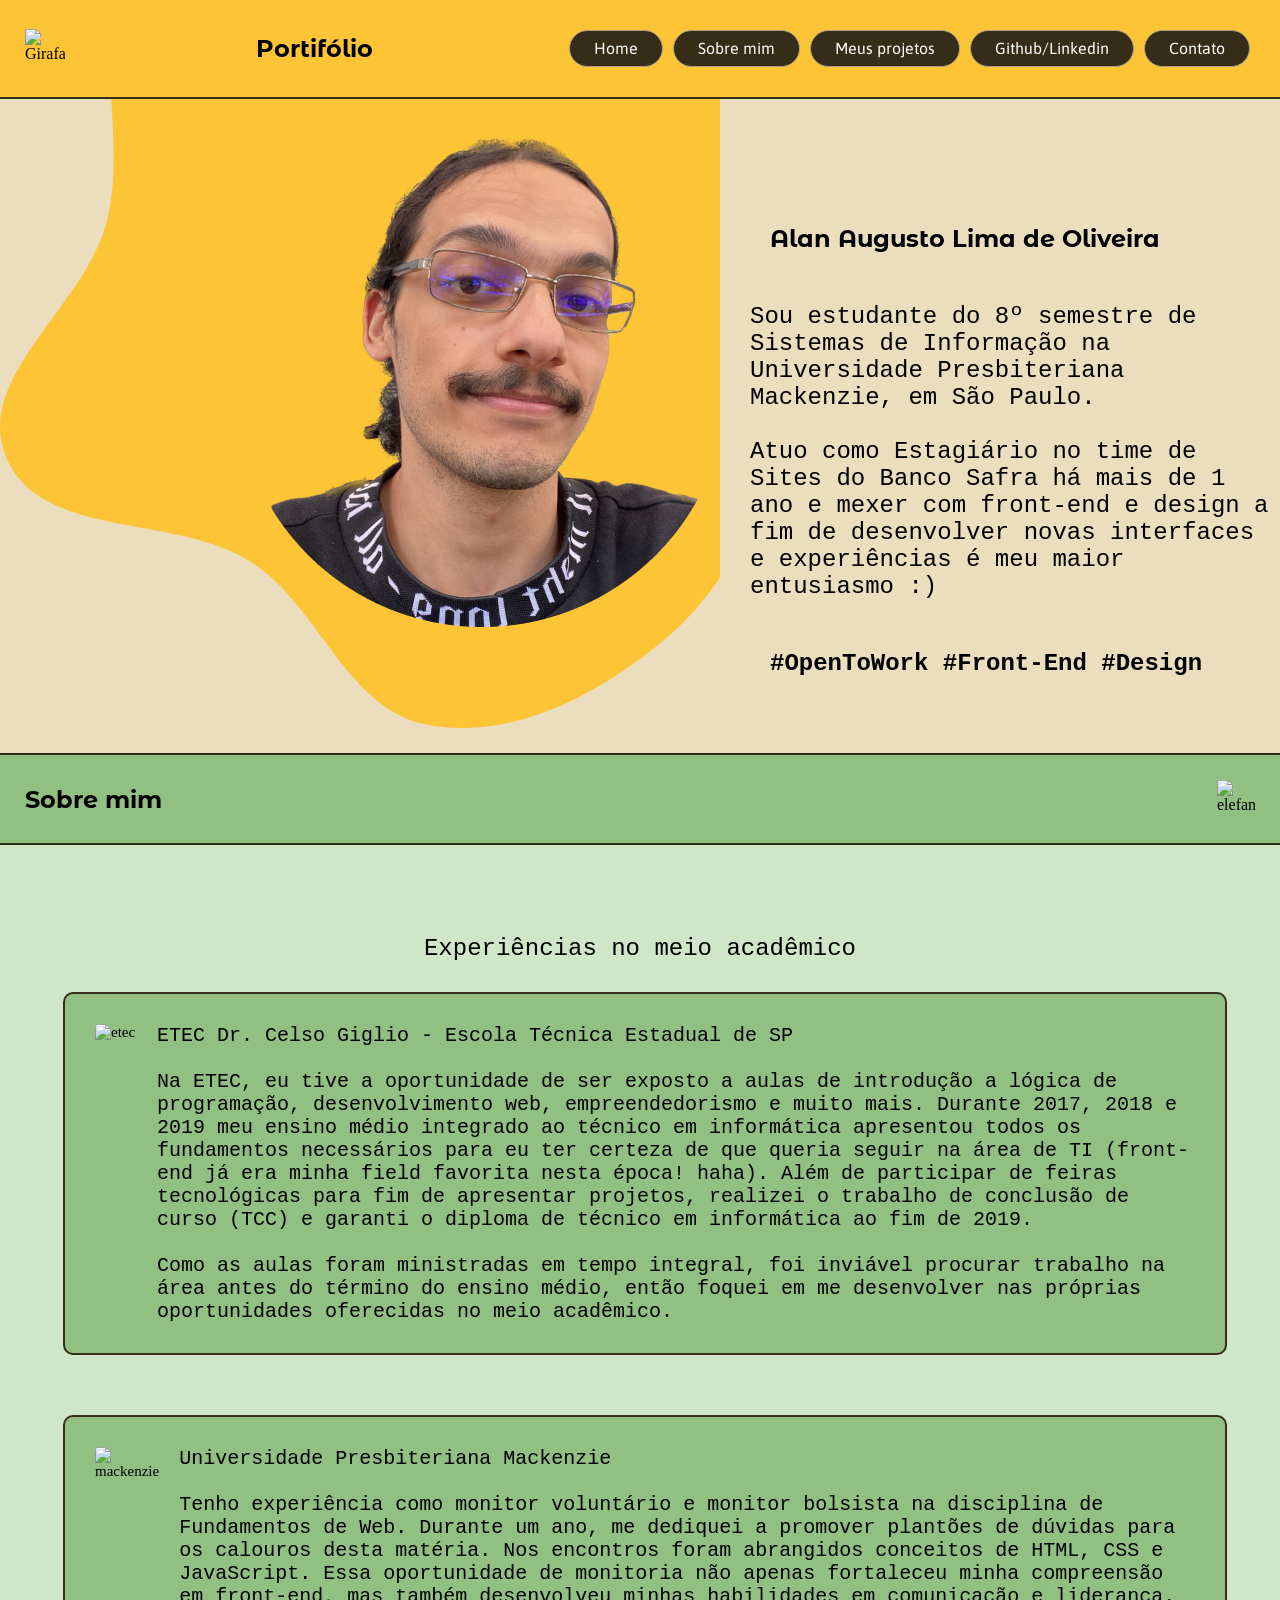
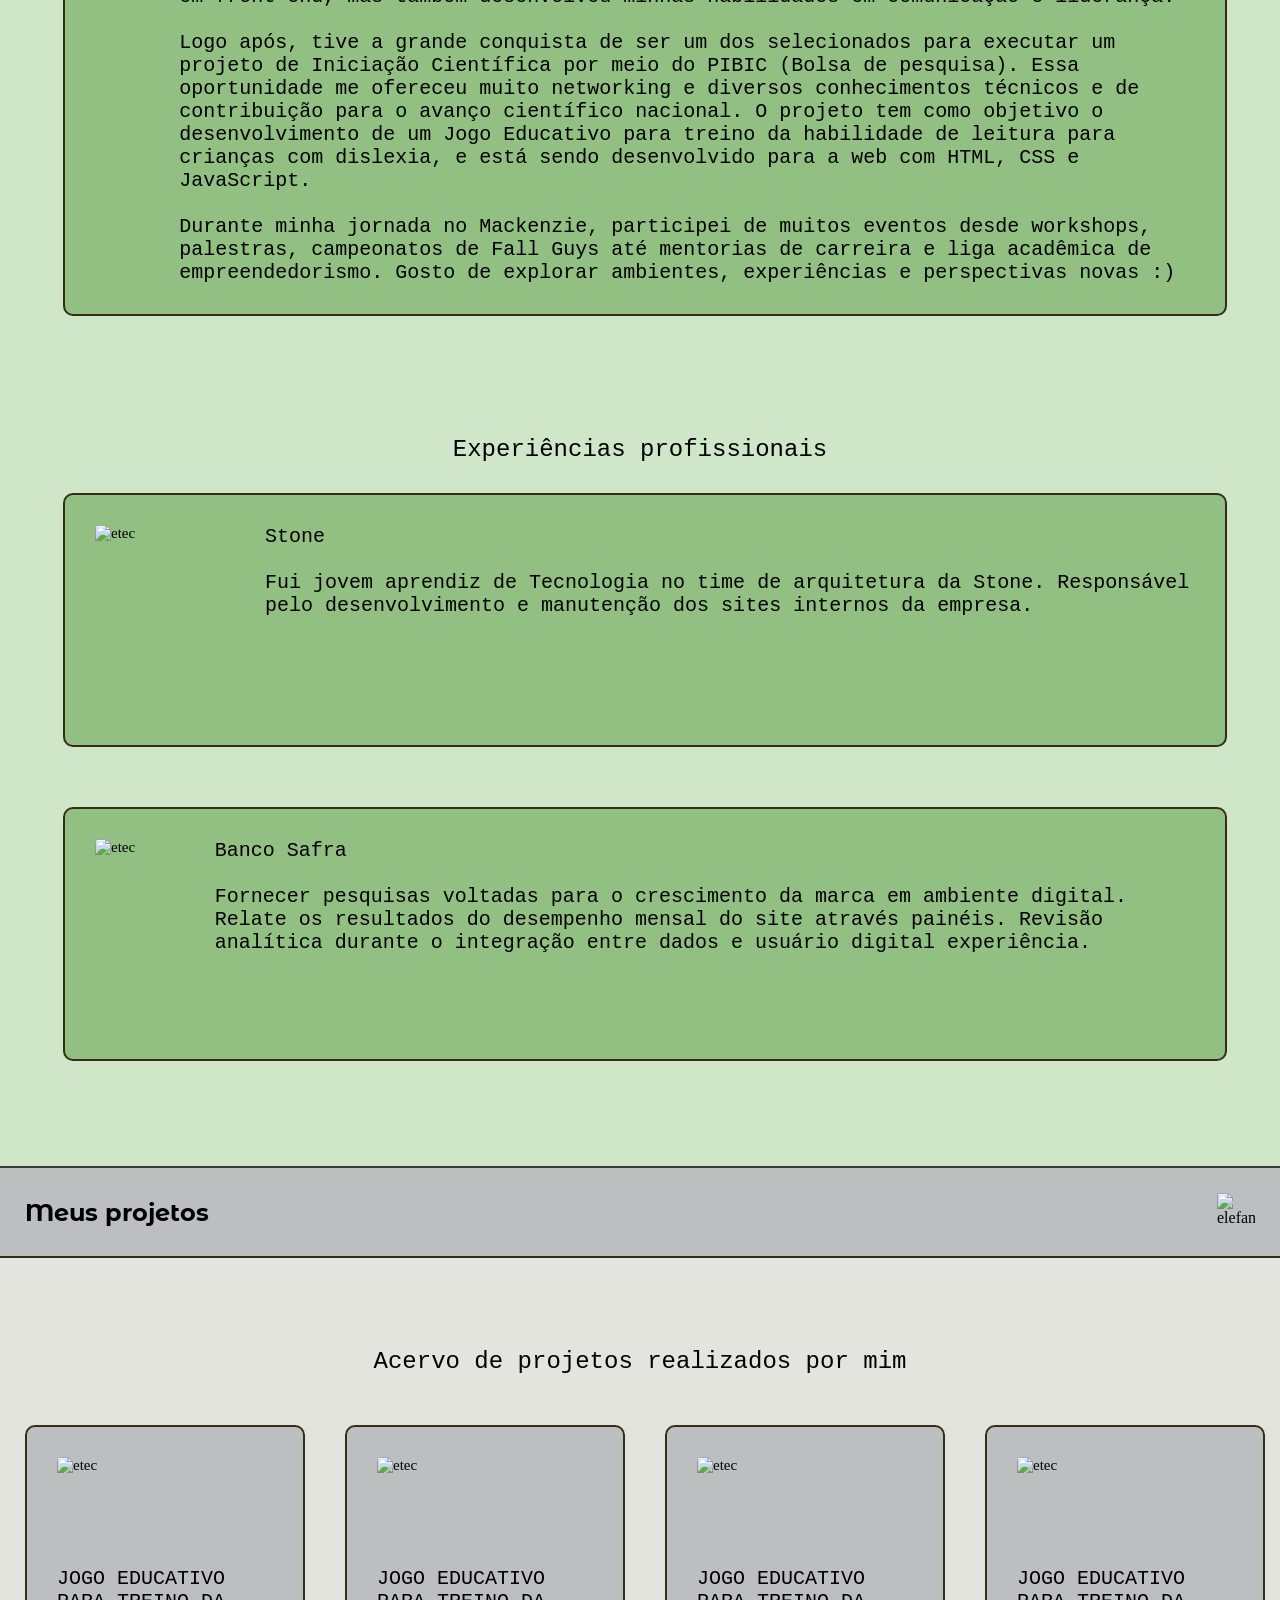
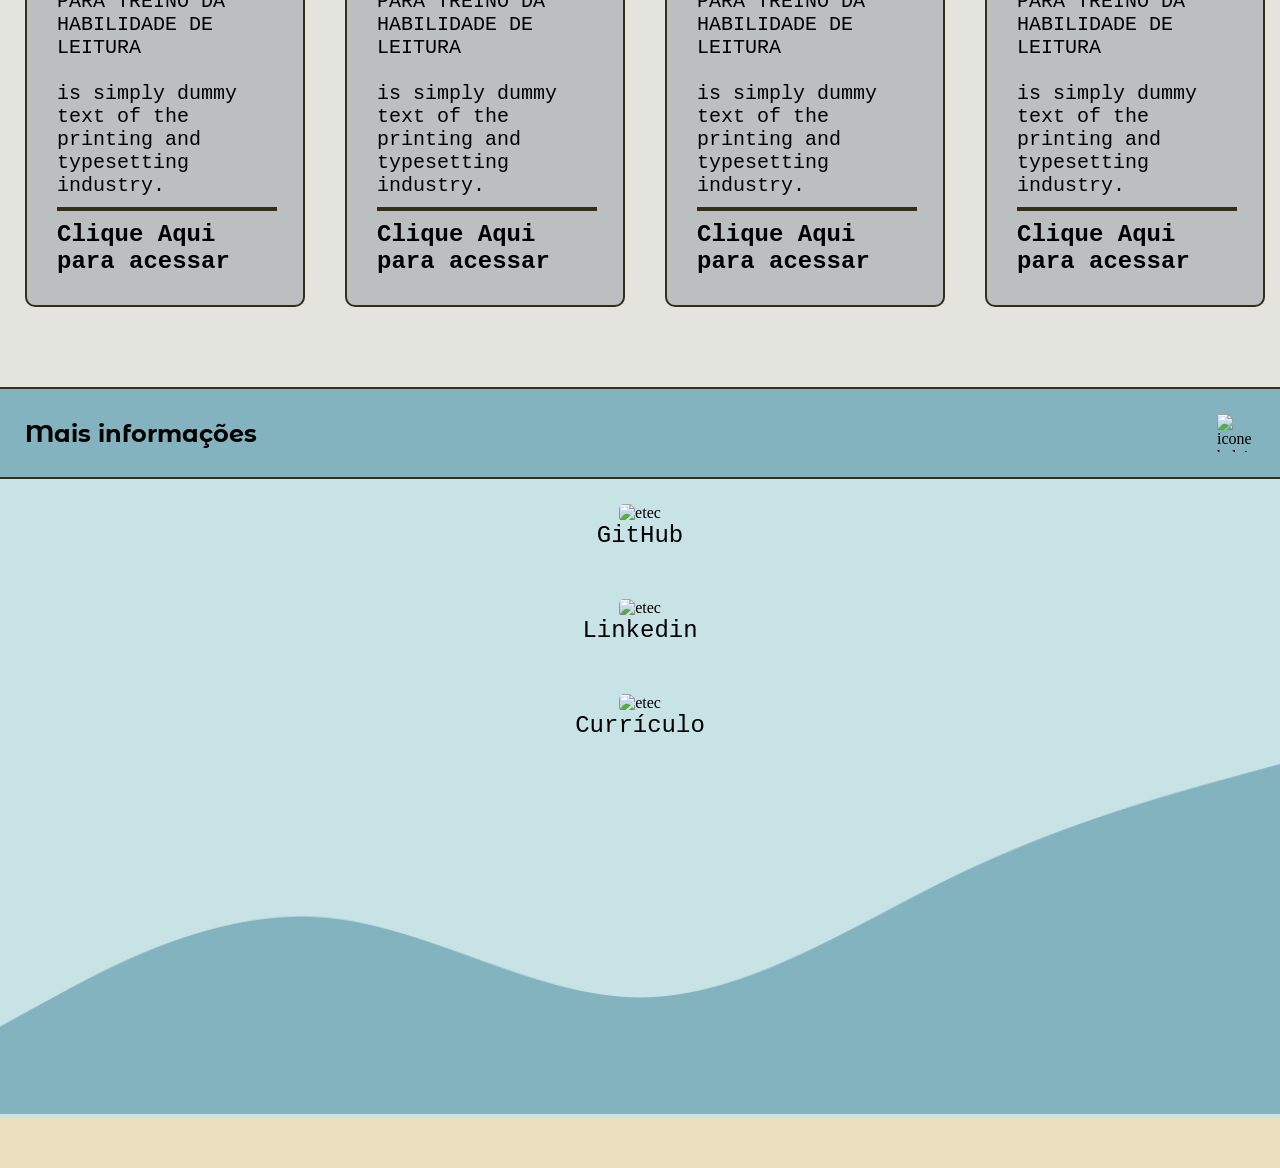
==== commit 7c2d4925: "mobile responsive v. 1" ====
--- a/index.html
+++ b/index.html
@@ -27,13 +27,14 @@
                     <a href="https://www.linkedin.com/in/alanaugusto030/">Github/Linkedin</a></button>
                 </li>
                 <li>
-                    <a href="Contato">Contato</a></button>
+                    <a href="mailto:alan.augusto123@gmail.com">Contato</a></button>
                 </li>
             </ul>
         </nav>
     </header>
     </div>
     <div class="primeira-secao">
+        <img class="fotinha" src="img/alan.png" alt="foto de perfil do alan">
         <div>  
             <p id="nome">Alan Augusto Lima de Oliveira</p>
             <p class="texto1">
@@ -46,14 +47,9 @@
                     desenvolver novas interfaces e experiências é meu maior 
                     entusiasmo :) </p>
                 <p id="hashtags">#OpenToWork  #Front-End  #Design</p>  
-            <div id="button">  
-                <button><a href="https://wa.me/5511959833527">WhatsApp</a></button>
-                <button><a href="mailto:alan.augusto123@gmail.com">E-mail</a></button>
-                <button><a href="https://www.linkedin.com/in/alanaugusto030/">Linkedin</a></button>
-            </div>
         </div>
-            <img class="fotinha" src="img/alan.png" alt="foto de perfil do alan">
         </div>
+        
     </div>
     <header id="sobre-mim">
         <nav class="container green">
@@ -64,10 +60,8 @@
     <div>
         <div class="fold-linha-do-tempo">
             <p class="title-fold">
-                Experiências acadêmicas 
+               Experiências no meio acadêmico
              </p>
-             <br>
-             <br>
             <div class="card">
                     <img class="image" src="https://etec2022.com.br/wp-content/uploads/2021/05/b-768x521-1.jpg" alt="etec" width="275px" height="190px">
                     <legend>ETEC Dr. Celso Giglio - Escola Técnica Estadual de SP<br>
@@ -89,12 +83,12 @@
                     Experiências profissionais 
                  </p>
                  <br>
-            <div class="card purple">
+            <div class="card">
                     <img class="image" src="https://iq-blog-lb.iq.com.br/wp-content/uploads/2018/11/7acf2784-35f6-c84d-f3be-36fe04ca352d-770x500.jpg" alt="etec" width="275px" height="190px">
                     <legend>Stone<br>
                     <br>Fui jovem aprendiz de Tecnologia no time de arquitetura da Stone. Responsável pelo desenvolvimento e manutenção dos sites internos da empresa.</legend>
                 </div>
-            <div class="card purple">
+            <div class="card">
                 <img class="image" src="https://s2-g1.glbimg.com/6g5ZLOjMwQZf3frD2wkzir42wjM=/0x0:958x1280/984x0/smart/filters:strip_icc()/i.s3.glbimg.com/v1/AUTH_59edd422c0c84a879bd37670ae4f538a/internal_photos/bs/2022/t/T/fKmaT9TBWUeWrQ4SYvzg/safra.jpg" alt="etec" width="275px" height="190px">
                 <legend>Banco Safra<br>
                 <br>Fornecer pesquisas voltadas para o crescimento da marca em
@@ -151,10 +145,7 @@
             </nav>
         </header>
         <div class="fold-mais-infos">
-            <div class="title-fold-footer">
-                <p>Fique a vontade para acessar minhas redes <br> 
-                    e para entrar em contato :)</p>
-            </div>
+
             <div class="redes">
                 <img class="image" src="https://img.icons8.com/?size=512&id=118557&format=png" alt="etec" width="100px" height="100px">
                 <p>GitHub</p>
@@ -168,9 +159,6 @@
                 <p>Currículo</p>
             </div>
         </div>
-        <div class="title-fold-footer">
-            <p>Planejado e feito por Alan Oliveira</p>
-        </div>
         <footer>
             <img src="img/img-footer.png" alt="wave image for footer" width="100%" height="350px">
         </footer>
--- a/css/style.css
+++ b/css/style.css
@@ -30,7 +30,7 @@
     padding: 8px 24px;
     border-radius: 20px;
     border: 1px solid #aaa18a;
-    background: #362d17;
+    background: #362d18;
 }
 
 a, button {
@@ -67,6 +67,32 @@
         flex-direction: column;
     }
 
+    .primeira-secao {
+        display: flex;
+        flex-direction: column;
+    }
+
+    .contaner green {
+        display: flex;
+        flex-direction: column;
+    }
+
+    .fold-linha-do-tempo {
+        display: flex;
+        flex-direction: column;
+    }
+
+    .card {
+        display: flex;
+        flex-direction: column;
+    }
+
+    .fold-meus-projetos {
+        display: flex;
+        flex-direction: column;
+        align-items: center;
+    }
+
     nav ul {
         display: flex;
         flex-direction: column;
@@ -81,8 +107,8 @@
 }
 
 .texto1 {
-    margin-left: 50px;
-    max-width: 700px;
+    margin-left: 30px;
+    max-width: 900px;
 }
 
 button {
@@ -138,7 +164,7 @@
 legend {
     font-family: 'Roboto Mono', monospace;
     font-size: 20px;
-    font-weight: bold;
+
 }
 
 .green {
@@ -200,25 +226,16 @@
 }
 
 .fold-mais-infos {
+    display: flex;
     background-color: #c8e3e6;
-    display: flex;
-    flex-direction: row;
+    flex-direction: column;
     justify-content: center;
     align-items: center;
 }
 
 .redes {
-    padding-top: 50px;
-    margin: 0px 30px 0px 30px;
+    padding: 25px;
     text-align: center;
-
-}
-
-.title-fold-footer{
-    display: flex;
-    justify-content: center;
-    padding-top: 110px;
-    background-color: #c8e3e6;
 }
 
 .credits {
@@ -226,6 +243,3 @@
     margin-top: 0px;
 }
 
-.purple {
-    background-color: purple;
-}
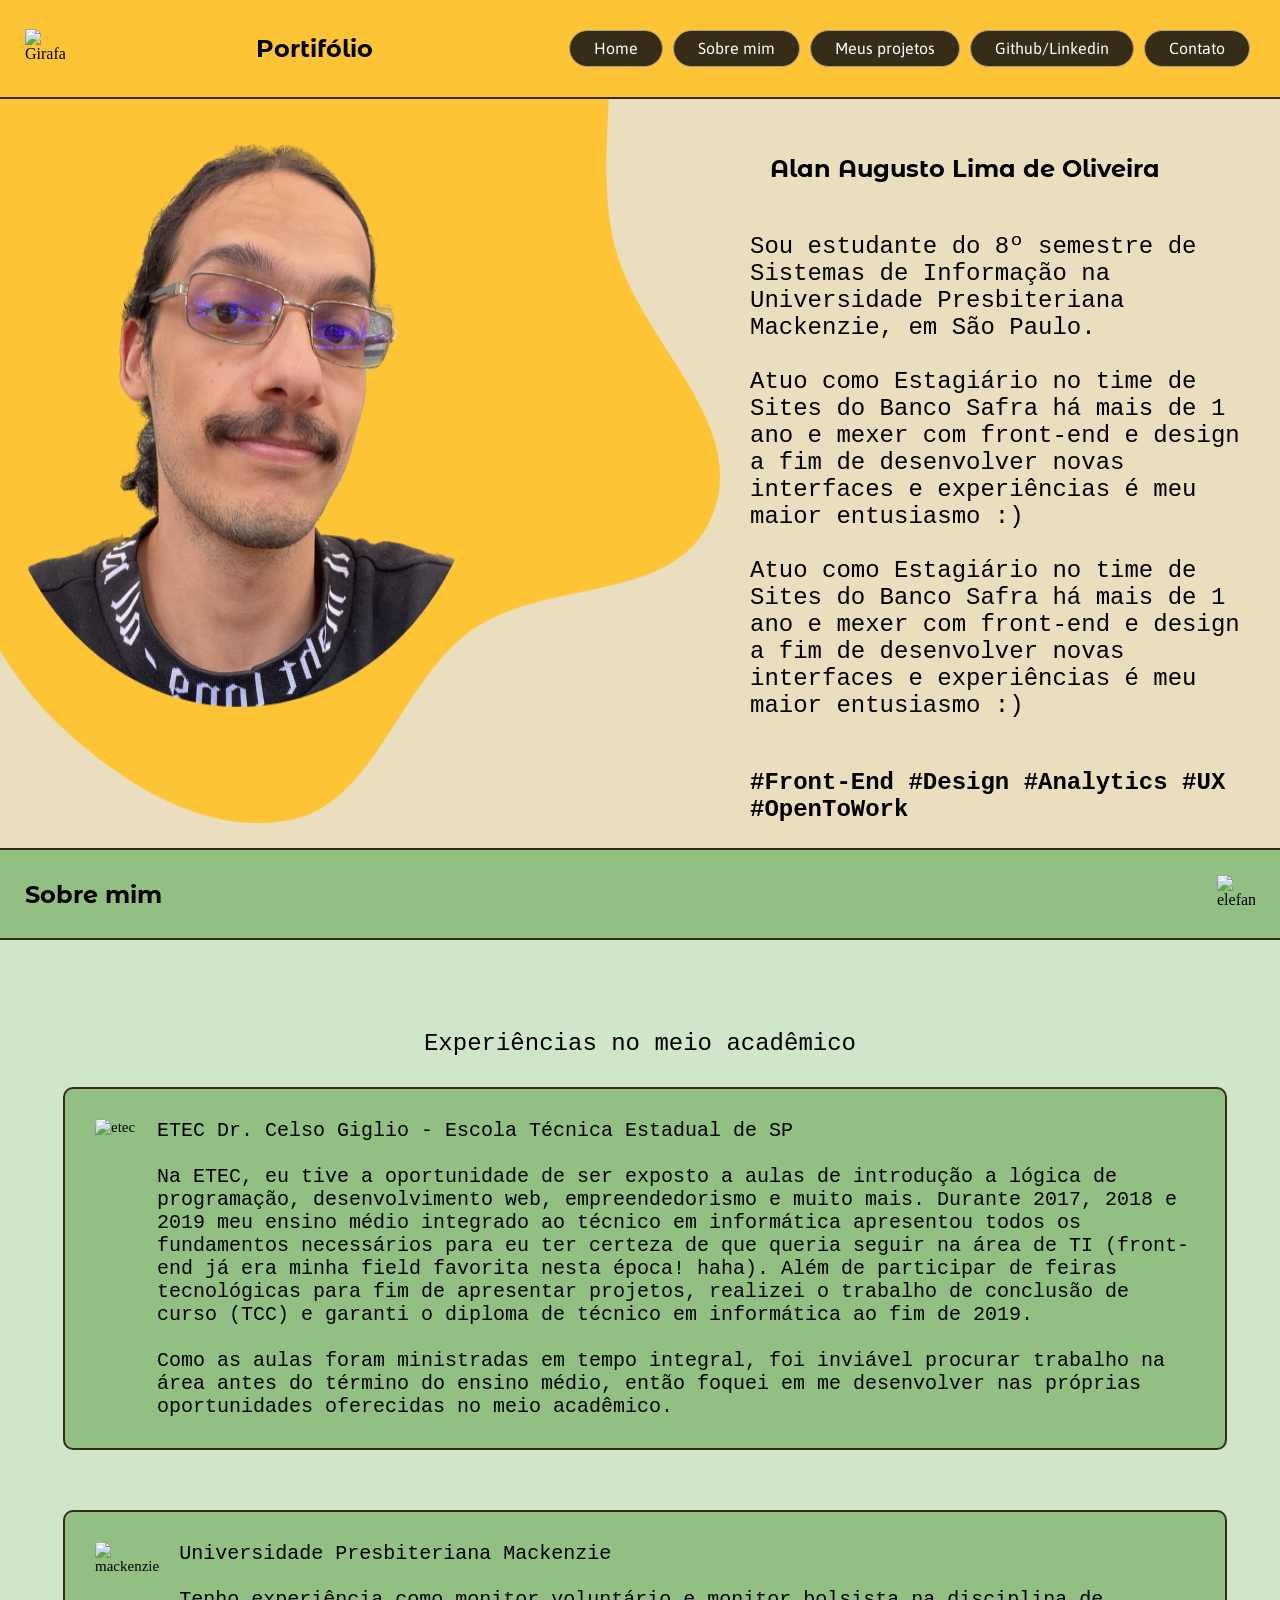
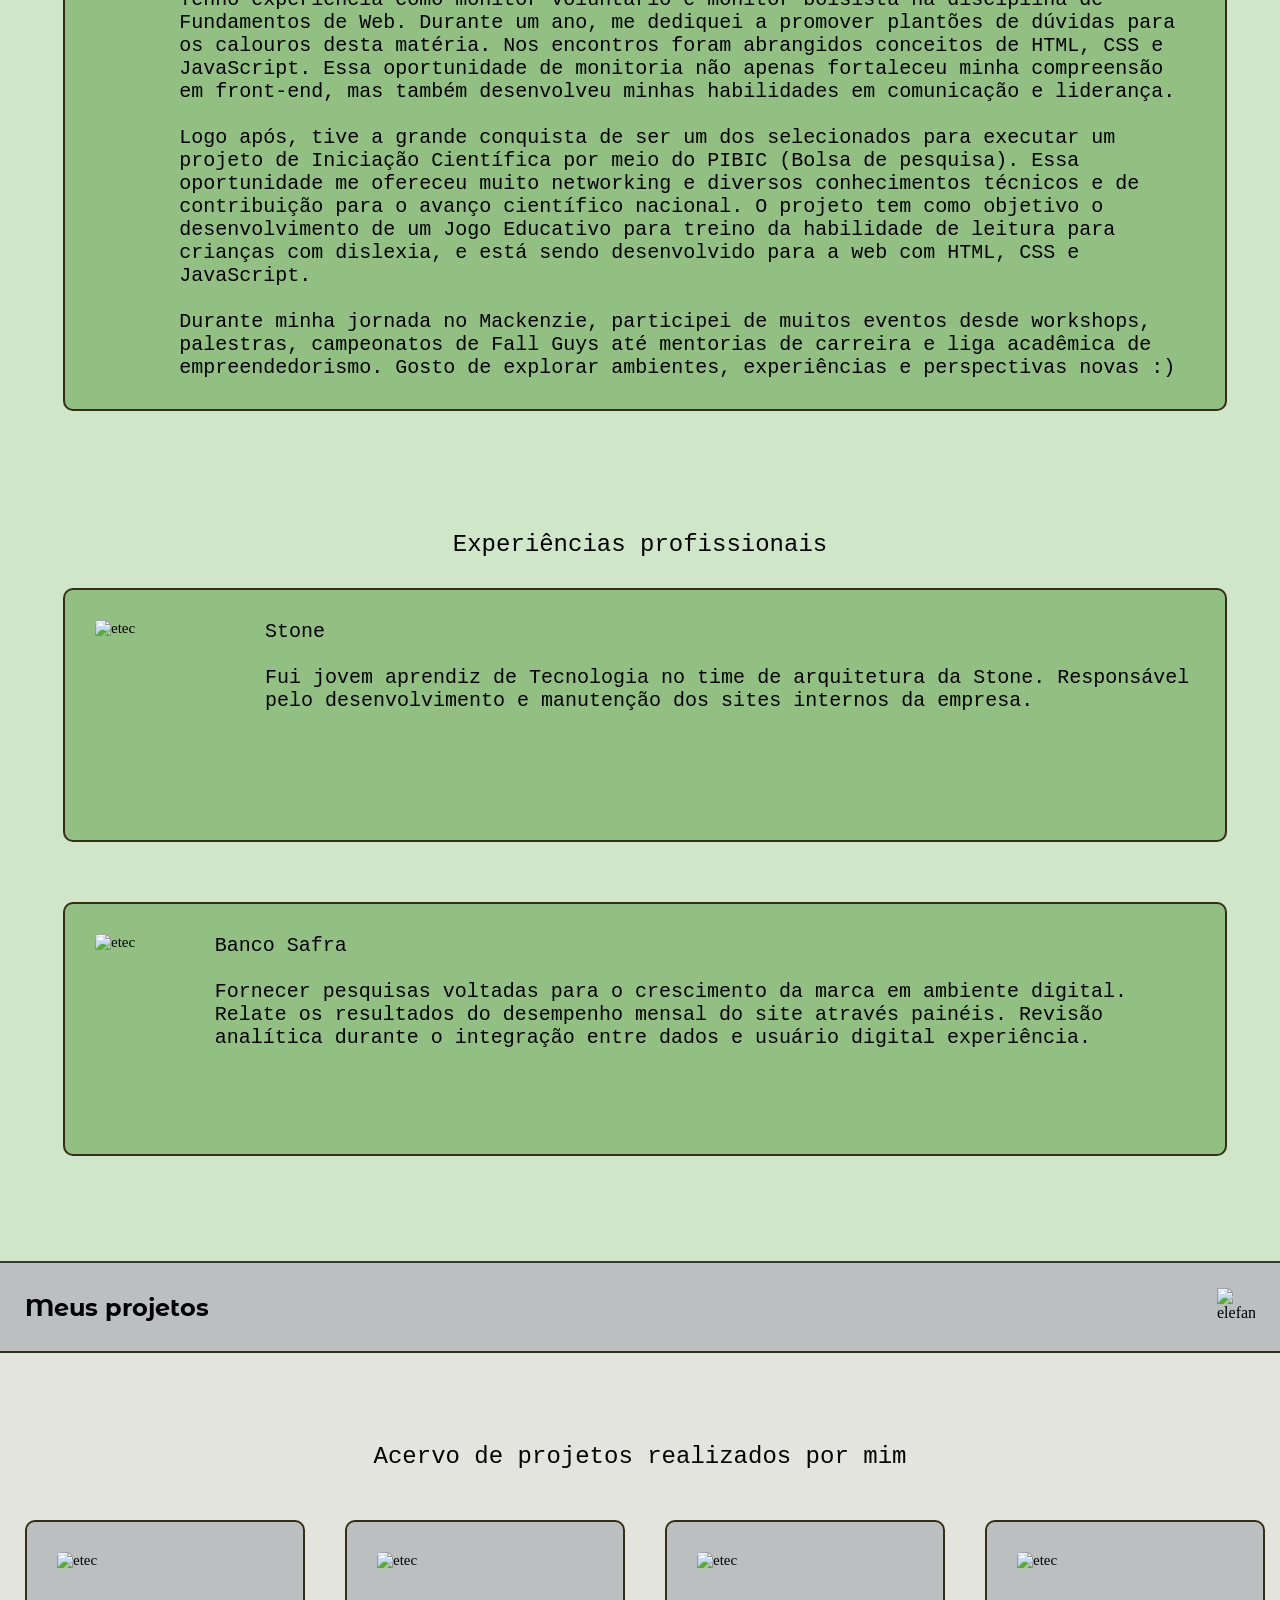
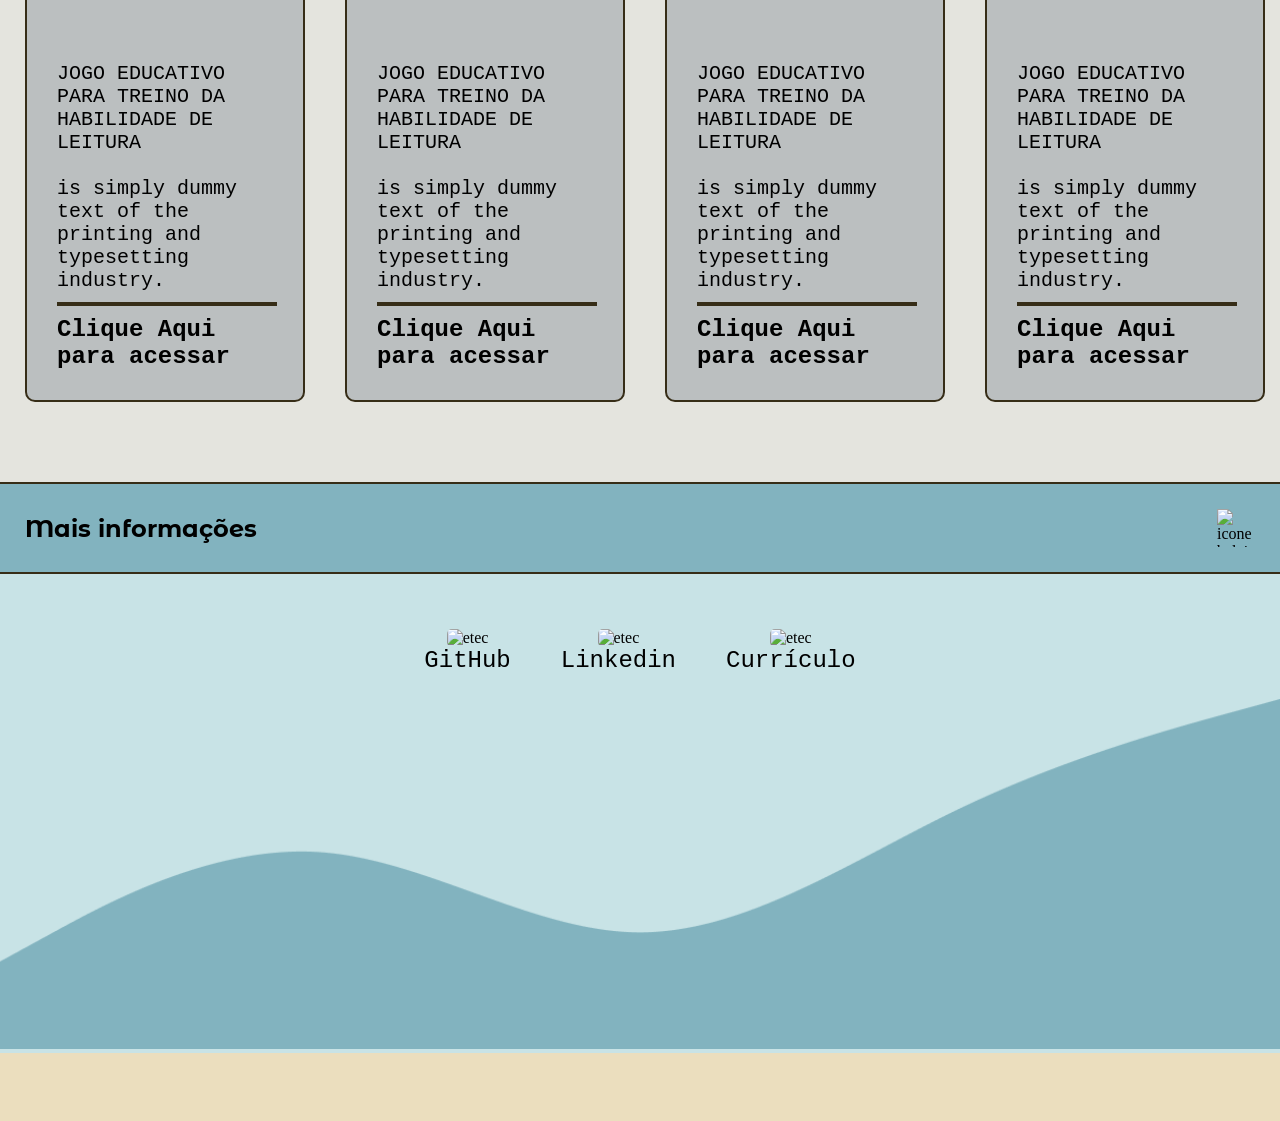
==== commit 4e6fcae2: "first version" ====
--- a/index.html
+++ b/index.html
@@ -45,8 +45,13 @@
                     Atuo como Estagiário no time de Sites do Banco Safra há mais de 1 ano 
                     e mexer com front-end e design a fim de 
                     desenvolver novas interfaces e experiências é meu maior 
+                    entusiasmo :)
+                    <br> <br>
+                    Atuo como Estagiário no time de Sites do Banco Safra há mais de 1 ano 
+                    e mexer com front-end e design a fim de 
+                    desenvolver novas interfaces e experiências é meu maior 
                     entusiasmo :) </p>
-                <p id="hashtags">#OpenToWork  #Front-End  #Design</p>  
+                <p id="hashtags">#Front-End  #Design #Analytics #UX #OpenToWork </p>  
         </div>
         </div>
         
--- a/css/style.css
+++ b/css/style.css
@@ -97,6 +97,18 @@
         display: flex;
         flex-direction: column;
     }
+
+    .fold-mais-infos {
+        display: flex;
+        background-color: #c8e3e6;
+        align-items: center;
+        flex-direction: column;
+    }
+    
+    .redes {
+        padding: 25px;
+        text-align: center;
+    }
 }
 
 .primeira-secao{
@@ -108,6 +120,7 @@
 
 .texto1 {
     margin-left: 30px;
+    margin-right: 30px;
     max-width: 900px;
 }
 
@@ -118,11 +131,11 @@
 #nome {
     font-family: 'Montserrat Alternates', sans-serif;
     font-weight: bold;
-    margin: 125px 0px 50px 50px;
+    margin: 55px 0px 50px 50px;
 }
 
 #hashtags {
-    margin: 50px 0px 0px 50px;
+    margin: 50px 30px 0px 30px;
     font-weight: bold
 }
 
@@ -226,15 +239,16 @@
 }
 
 .fold-mais-infos {
+    padding-top: 30px;
     display: flex;
     background-color: #c8e3e6;
-    flex-direction: column;
     justify-content: center;
     align-items: center;
 }
 
 .redes {
     padding: 25px;
+    flex-direction: row;
     text-align: center;
 }
 
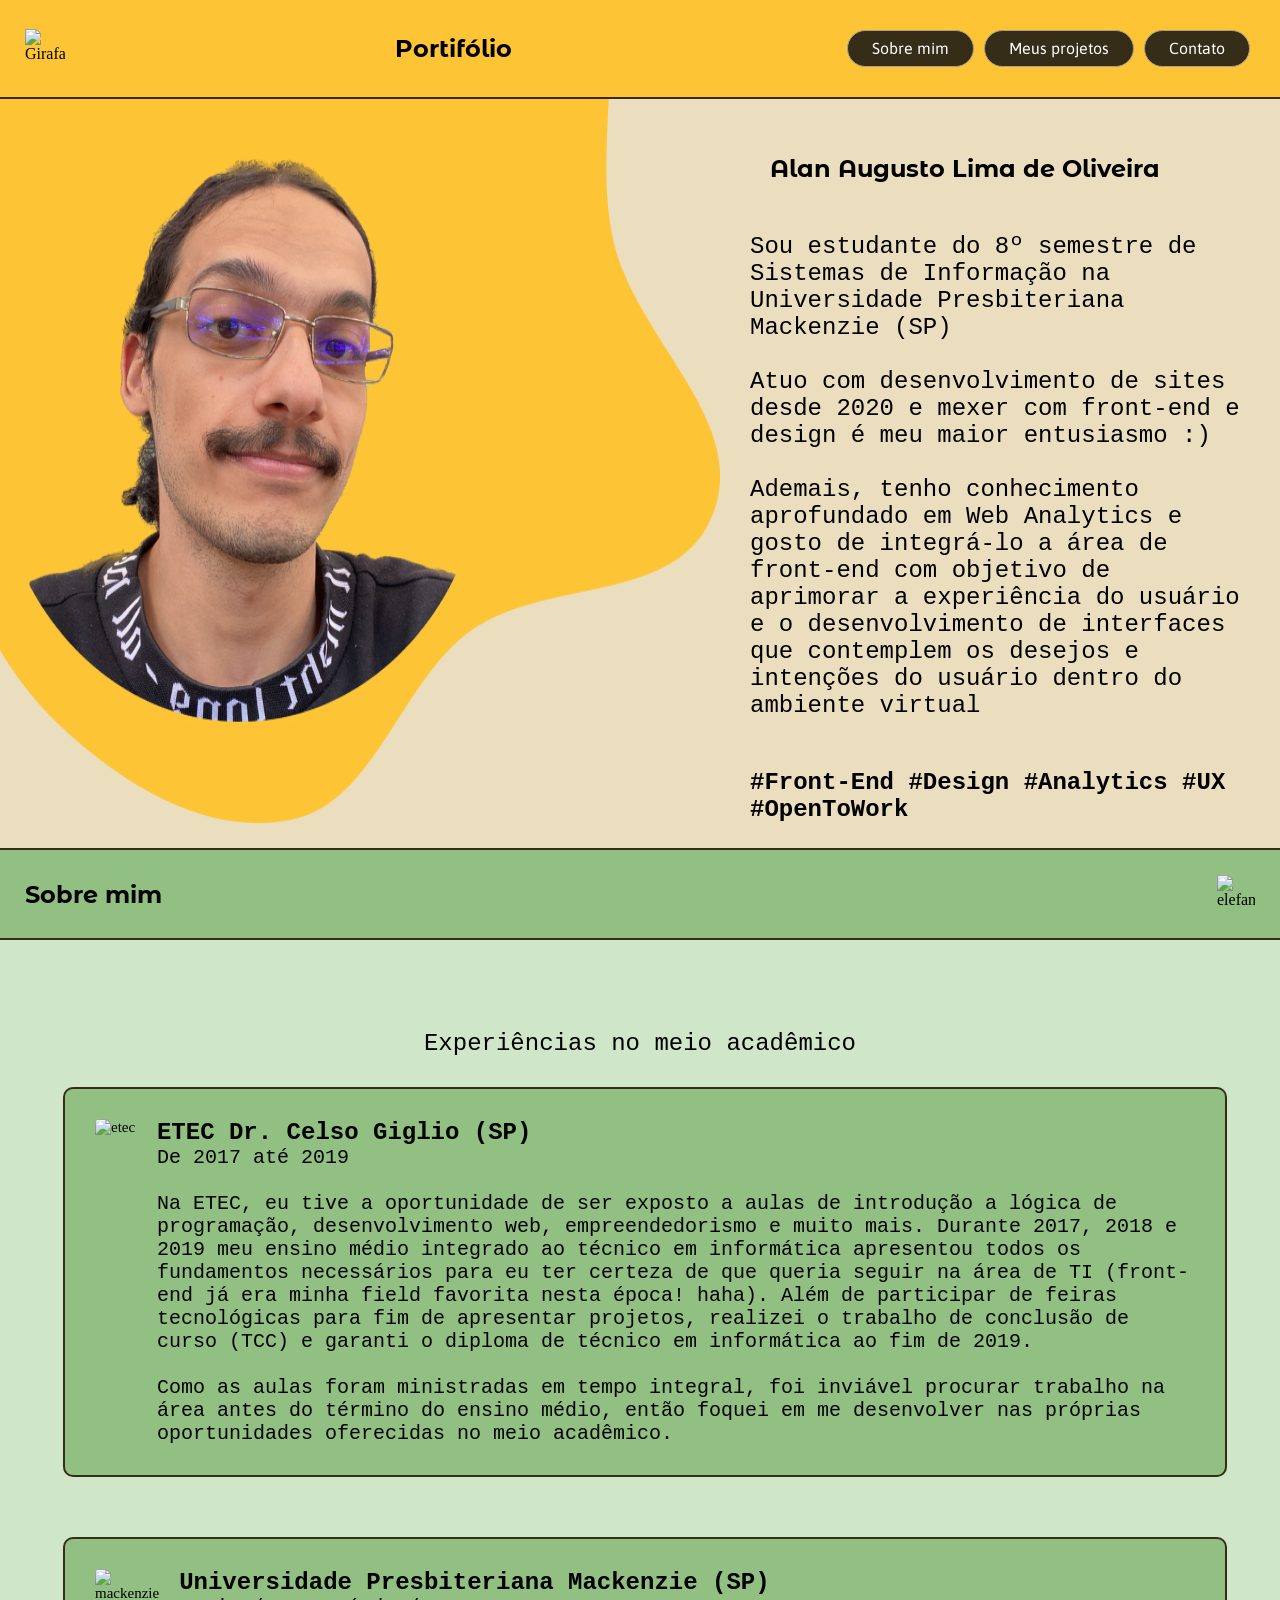
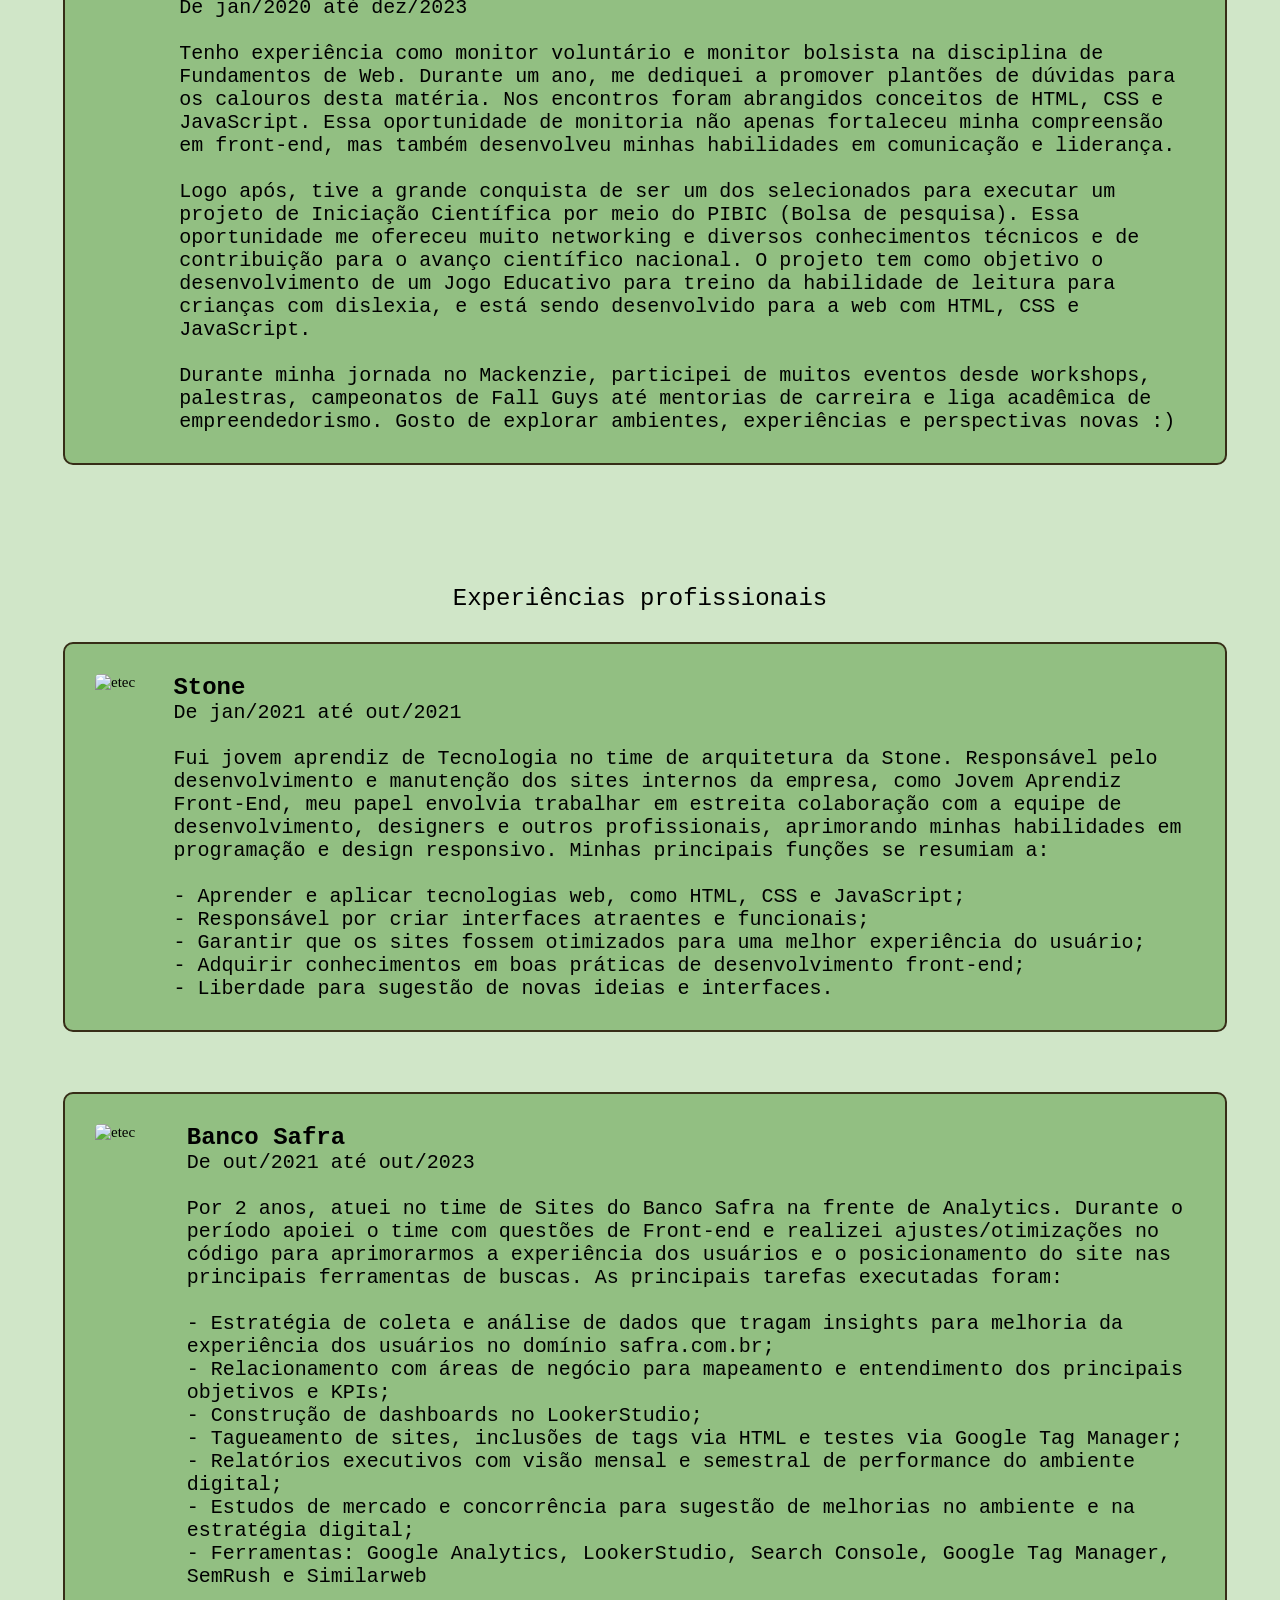
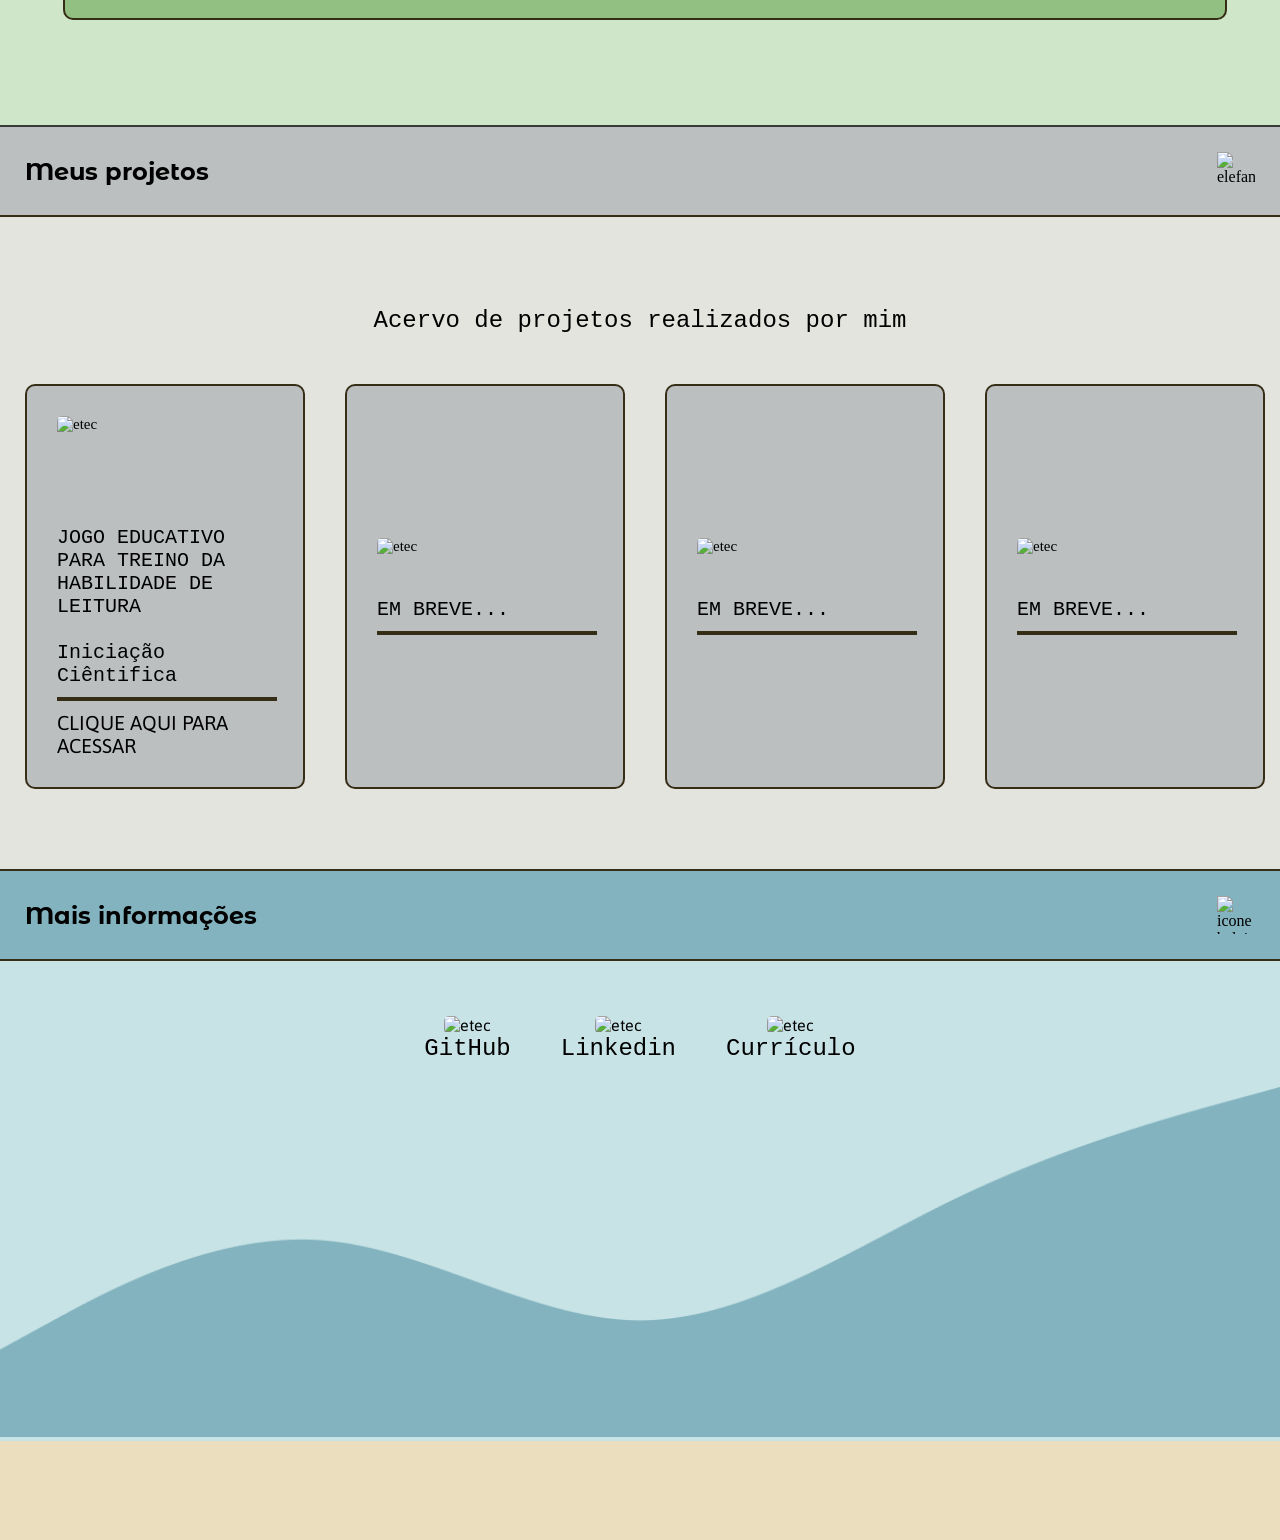
==== commit b771559a: "V. 1" ====
--- a/index.html
+++ b/index.html
@@ -15,19 +15,13 @@
             <h1>Portifólio</h1>
             <ul>
                 <li>
-                    <a href="https://www.youtube.com/shorts/pypygmsodKY">Home</a></button>
-                </li>
-                <li>
                     <a href="#sobre-mim">Sobre mim</a></button>
                 </li>
                 <li>
-                    <a href="https://github.com/alanaug">Meus projetos</a></button>
+                    <a href="#meus-projetos">Meus projetos</a></button>
                 </li>
                 <li>
-                    <a href="https://www.linkedin.com/in/alanaugusto030/">Github/Linkedin</a></button>
-                </li>
-                <li>
-                    <a href="mailto:alan.augusto123@gmail.com">Contato</a></button>
+                    <a href="#contato">Contato</a></button>
                 </li>
             </ul>
         </nav>
@@ -40,17 +34,13 @@
             <p class="texto1">
                     Sou estudante do 8º semestre de Sistemas
                     de Informação na Universidade 
-                    Presbiteriana Mackenzie, em São Paulo.
+                    Presbiteriana Mackenzie (SP)
                     <br> <br>
-                    Atuo como Estagiário no time de Sites do Banco Safra há mais de 1 ano 
-                    e mexer com front-end e design a fim de 
-                    desenvolver novas interfaces e experiências é meu maior 
+                    Atuo com desenvolvimento de sites desde 2020 
+                    e mexer com front-end e design é meu maior 
                     entusiasmo :)
                     <br> <br>
-                    Atuo como Estagiário no time de Sites do Banco Safra há mais de 1 ano 
-                    e mexer com front-end e design a fim de 
-                    desenvolver novas interfaces e experiências é meu maior 
-                    entusiasmo :) </p>
+                    Ademais, tenho conhecimento aprofundado em Web Analytics e gosto de integrá-lo a área de front-end com objetivo de aprimorar a experiência do usuário e o desenvolvimento de interfaces que contemplem os desejos e intenções do usuário dentro do ambiente virtual   </p>
                 <p id="hashtags">#Front-End  #Design #Analytics #UX #OpenToWork </p>  
         </div>
         </div>
@@ -69,13 +59,13 @@
              </p>
             <div class="card">
                     <img class="image" src="https://etec2022.com.br/wp-content/uploads/2021/05/b-768x521-1.jpg" alt="etec" width="275px" height="190px">
-                    <legend>ETEC Dr. Celso Giglio - Escola Técnica Estadual de SP<br>
+                    <legend><p style="font-weight: bold;">ETEC Dr. Celso Giglio (SP)</p> De 2017 até 2019 <br>
                     <br> Na ETEC, eu tive a oportunidade de ser exposto a aulas de introdução a lógica de programação, desenvolvimento web, empreendedorismo e muito mais. Durante 2017, 2018 e 2019 meu ensino médio integrado ao técnico em informática apresentou todos os fundamentos necessários para eu ter certeza de que queria seguir na área de TI (front-end já era minha field favorita nesta época! haha). Além de participar de feiras tecnológicas para fim de apresentar projetos, realizei o trabalho de conclusão de curso (TCC) e garanti o diploma de técnico em informática ao fim de 2019. <br> 
                     <br> Como as aulas foram ministradas em tempo integral, foi inviável procurar trabalho na área antes do término do ensino médio, então foquei em me desenvolver nas próprias oportunidades oferecidas no meio acadêmico. <br>
             </div>
             <div class="card">
-                <img class="image" src="https://3.bp.blogspot.com/-ids43sXjQmM/XNiSBEITxmI/AAAAAAAAK4Y/IPl0-_uejZkCyEo8G6EShoBNdbbXHVeVQCLcBGAs/s1600/Screen%2BShot%2B2019-05-12%2Bat%2B18.35.37.png" alt="mackenzie" width="275px" height="190px">
-                <legend>Universidade Presbiteriana Mackenzie <br>
+                <img class="image" src="https://classic.exame.com/wp-content/uploads/2022/01/SAM7909-1.jpg?quality=70&strip=info&w=1024" alt="mackenzie" width="275px" height="190px">
+                <legend><p style="font-weight: bold;">Universidade Presbiteriana Mackenzie (SP)</legend> </p> De jan/2020 até dez/2023 <br>
 
                    <br> Tenho experiência como monitor voluntário e monitor bolsista na disciplina de Fundamentos de Web. Durante um ano, me dediquei a promover plantões de dúvidas para os calouros desta matéria. Nos encontros foram abrangidos conceitos de HTML, CSS e JavaScript. Essa oportunidade de monitoria não apenas fortaleceu minha compreensão em front-end, mas também desenvolveu minhas habilidades em comunicação e liderança.<br>
                    
@@ -89,22 +79,30 @@
                  </p>
                  <br>
             <div class="card">
-                    <img class="image" src="https://iq-blog-lb.iq.com.br/wp-content/uploads/2018/11/7acf2784-35f6-c84d-f3be-36fe04ca352d-770x500.jpg" alt="etec" width="275px" height="190px">
-                    <legend>Stone<br>
-                    <br>Fui jovem aprendiz de Tecnologia no time de arquitetura da Stone. Responsável pelo desenvolvimento e manutenção dos sites internos da empresa.</legend>
+                    <img class="image" src="https://scontent-gru1-1.xx.fbcdn.net/v/t1.6435-9/125031595_1456247777908296_5757160598704139556_n.jpg?_nc_cat=104&cb=99be929b-59f725be&ccb=1-7&_nc_sid=730e14&_nc_ohc=WYOcfytvzx4AX_xumxH&_nc_ht=scontent-gru1-1.xx&oh=00_AfAFQjmUuh8Obit6AYhVZYYxVxlSmaAbl1bSaA2_nMyIUw&oe=64F3659E" alt="etec" width="275px" height="190px">
+                    <legend><p style="font-weight: bold;">Stone</p>De jan/2021 até out/2021 <br>
+                    <br>Fui jovem aprendiz de Tecnologia no time de arquitetura da Stone. Responsável pelo desenvolvimento e manutenção dos sites internos da empresa, como Jovem Aprendiz Front-End, meu papel envolvia trabalhar em estreita colaboração com a equipe de desenvolvimento, designers e outros profissionais, aprimorando minhas habilidades em programação e design responsivo. Minhas principais funções se resumiam a:<br>
+                    <br>- Aprender e aplicar tecnologias web, como HTML, CSS e JavaScript; 
+                    <br>- Responsável por criar interfaces atraentes e funcionais;
+                    <br>- Garantir que os sites fossem otimizados para uma melhor experiência do usuário;
+                    <br>- Adquirir conhecimentos em boas práticas de desenvolvimento front-end;
+                    <br>- Liberdade para sugestão de novas ideias e interfaces.</legend>
                 </div>
             <div class="card">
-                <img class="image" src="https://s2-g1.glbimg.com/6g5ZLOjMwQZf3frD2wkzir42wjM=/0x0:958x1280/984x0/smart/filters:strip_icc()/i.s3.glbimg.com/v1/AUTH_59edd422c0c84a879bd37670ae4f538a/internal_photos/bs/2022/t/T/fKmaT9TBWUeWrQ4SYvzg/safra.jpg" alt="etec" width="275px" height="190px">
-                <legend>Banco Safra<br>
-                <br>Fornecer pesquisas voltadas para o crescimento da marca em
-                ambiente digital. Relate os resultados do
-                desempenho mensal do site através
-                painéis. Revisão analítica durante o
-                integração entre dados e usuário digital
-                experiência.</legend>
+                <img class="image" src="https://serieavenidapaulista169572589.files.wordpress.com/2019/06/edificio_safra.png" alt="etec" width="275px" height="190px">
+                <legend><p style="font-weight: bold;">Banco Safra</p>De out/2021 até out/2023 <br>
+                <br>Por 2 anos, atuei no time de Sites do Banco Safra na frente de Analytics. Durante o período apoiei o time com questões de Front-end e realizei ajustes/otimizações no código para aprimorarmos a experiência dos usuários e o posicionamento do site nas principais ferramentas de buscas. As principais tarefas executadas foram:
+                <br>
+                <br>- Estratégia de coleta e análise de dados que tragam insights para melhoria da experiência dos usuários no domínio safra.com.br;
+                <br>- Relacionamento com áreas de negócio para mapeamento e entendimento dos principais objetivos e KPIs;
+                <br>- Construção de dashboards no LookerStudio;
+                <br>- Tagueamento de sites, inclusões de tags via HTML e testes via Google Tag Manager;
+                <br>- Relatórios executivos com visão mensal e semestral de performance do ambiente digital;
+                <br>- Estudos de mercado e concorrência para sugestão de melhorias no ambiente e na estratégia digital;
+                <br>- Ferramentas: Google Analytics, LookerStudio, Search Console, Google Tag Manager, SemRush e Similarweb</legend>
             </div>
         </div>
-        <header>
+        <header id="meus-projetos">
             <nav class="container gray">
                 <h1 id="sobre-mim">Meus projetos</h1>
                 <img src="https://img.freepik.com/icones-gratis/montanha_318-915269.jpg" alt="elefante" width="38px" height="38px">
@@ -114,36 +112,30 @@
                 </div>
                 <div class="fold-meus-projetos">
                 <div class="card projetos">
-                        <img class="image" src="https://s2-g1.glbimg.com/6g5ZLOjMwQZf3frD2wkzir42wjM=/0x0:958x1280/984x0/smart/filters:strip_icc()/i.s3.glbimg.com/v1/AUTH_59edd422c0c84a879bd37670ae4f538a/internal_photos/bs/2022/t/T/fKmaT9TBWUeWrQ4SYvzg/safra.jpg" alt="etec" width="100px" height="100px">
+                        <img class="image" src="https://cdn-icons-png.flaticon.com/512/4863/4863739.png" alt="etec" width="100px" height="100px">
                         <legend>JOGO EDUCATIVO PARA TREINO DA HABILIDADE DE LEITURA<br>
-                        <br>is simply dummy text of the printing and typesetting industry.</legend>
+                        <br>Iniciação Ciêntifica</legend>
                         <div class="linha"></div>
-                        <p style="font-weight: bold;">Clique Aqui para acessar</p>
+                        <a href="https://github.com/alanaug/undergraduate-research" style="font-size: 20px; color: rgb(0, 0, 0);">CLIQUE AQUI PARA ACESSAR</a>
                     </div>
                     <div class="card projetos">
-                        <img class="image" src="https://s2-g1.glbimg.com/6g5ZLOjMwQZf3frD2wkzir42wjM=/0x0:958x1280/984x0/smart/filters:strip_icc()/i.s3.glbimg.com/v1/AUTH_59edd422c0c84a879bd37670ae4f538a/internal_photos/bs/2022/t/T/fKmaT9TBWUeWrQ4SYvzg/safra.jpg" alt="etec" width="100px" height="100px">
-                        <legend>JOGO EDUCATIVO PARA TREINO DA HABILIDADE DE LEITURA<br>
-                        <br>is simply dummy text of the printing and typesetting industry.</legend>
+                        <img class="image" src="https://cdn-icons-png.flaticon.com/512/777/777081.png" alt="etec" width="50px" height="50px">
+                        <legend>EM BREVE...</legend>
                         <div class="linha"></div>
-                        <p style="font-weight: bold;">Clique Aqui para acessar</p>
                     </div>
                     <div class="card projetos">
-                        <img class="image" src="https://s2-g1.glbimg.com/6g5ZLOjMwQZf3frD2wkzir42wjM=/0x0:958x1280/984x0/smart/filters:strip_icc()/i.s3.glbimg.com/v1/AUTH_59edd422c0c84a879bd37670ae4f538a/internal_photos/bs/2022/t/T/fKmaT9TBWUeWrQ4SYvzg/safra.jpg" alt="etec" width="100px" height="100px">
-                        <legend>JOGO EDUCATIVO PARA TREINO DA HABILIDADE DE LEITURA<br>
-                        <br>is simply dummy text of the printing and typesetting industry. </legend>
+                        <img class="image" src="https://cdn-icons-png.flaticon.com/512/777/777081.png"  alt="etec" width="50px" height="50px">
+                        <legend>EM BREVE...</legend>
                         <div class="linha"></div>
-                        <p style="font-weight: bold;">Clique Aqui para acessar</p>
                     </div>
                     <div class="card projetos">
-                        <img class="image" src="https://s2-g1.glbimg.com/6g5ZLOjMwQZf3frD2wkzir42wjM=/0x0:958x1280/984x0/smart/filters:strip_icc()/i.s3.glbimg.com/v1/AUTH_59edd422c0c84a879bd37670ae4f538a/internal_photos/bs/2022/t/T/fKmaT9TBWUeWrQ4SYvzg/safra.jpg" alt="etec" width="100px" height="100px">
-                        <legend>JOGO EDUCATIVO PARA TREINO DA HABILIDADE DE LEITURA<br>
-                        <br>is simply dummy text of the printing and typesetting industry. </legend>
+                        <img class="image" src="https://cdn-icons-png.flaticon.com/512/777/777081.png" href="www.youtube.com.br"  alt="etec" width="50px" height="50px">
+                        <legend>EM BREVE...</legend>
                         <div class="linha"></div>
-                        <p style="font-weight: bold;">Clique Aqui para acessar</p>
                     </div>
                 </div>
         </header>
-        <header id="sobre-mim">
+        <header id="contato">
             <nav class="container blue">
                 <h1>Mais informações</h1>
                 <img src="https://cdn-icons-png.flaticon.com/512/2907/2907351.png" alt="icone baleia" width="38px" height="38px">
@@ -152,16 +144,19 @@
         <div class="fold-mais-infos">
 
             <div class="redes">
-                <img class="image" src="https://img.icons8.com/?size=512&id=118557&format=png" alt="etec" width="100px" height="100px">
+                <a href="https://github.com/alanaug" style="color: black;"><img class="image" src="https://img.icons8.com/?size=512&id=118557&format=png" alt="etec" width="100px" height="100px">
                 <p>GitHub</p>
+            </a>
             </div>
             <div class="redes">
-                <img class="image" src="https://img.icons8.com/?size=512&id=67570&format=png" alt="etec" width="100px" height="100px">
+                <a href="https://www.linkedin.com/in/alanaugusto030/" style="color: black;"><img class="image" src="https://img.icons8.com/?size=512&id=67570&format=png" alt="etec" width="100px" height="100px">
                 <p>Linkedin</p>
+            </a>
             </div>
             <div class="redes">
-                <img class="image" src="https://img.icons8.com/?size=512&id=115648&format=png" alt="etec" width="100px" height="100px">
+                <a href="https://drive.google.com/file/d/1CIAiyTTnlxwLvPmvCMLUehvtv-wwssDP/view?usp=drive_link" style="color: black;"><img class="image" src="https://img.icons8.com/?size=512&id=115648&format=png" alt="etec" width="100px" height="100px">
                 <p>Currículo</p>
+            </a>
             </div>
         </div>
         <footer>
--- a/css/style.css
+++ b/css/style.css
@@ -51,51 +51,37 @@
 }
 
 @media (min-width: 531px) and (max-width: 1024px){
-    .container {
-        display: flex;
+    .container, .primeira-secao, .fold-linha-do-tempo, .card, .fold-meus-projetos, nav ul {
+        display: flex;
+        flex-direction: column;
+    }
+
+    .fold-meus-projetos {
+        align-items: center;
+    }
+
+    .fold-mais-infos {
+        display: flex;
+        background-color: #c8e3e6;
+        align-items: center;
         flex-direction: column;
     }
     
-    nav ul li {
-        flex-direction: column;
+    .redes {
+        padding: 25px;
+        text-align: center;
     }
 }
 
 @media (max-width: 530px){
-    .container {
-        display: flex;
-        flex-direction: column;
-    }
-
-    .primeira-secao {
-        display: flex;
-        flex-direction: column;
-    }
-
-    .contaner green {
-        display: flex;
-        flex-direction: column;
-    }
-
-    .fold-linha-do-tempo {
-        display: flex;
-        flex-direction: column;
-    }
-
-    .card {
+
+    .container, .primeira-secao, .fold-linha-do-tempo, .card, .fold-meus-projetos, nav ul {
         display: flex;
         flex-direction: column;
     }
 
     .fold-meus-projetos {
-        display: flex;
-        flex-direction: column;
-        align-items: center;
-    }
-
-    nav ul {
-        display: flex;
-        flex-direction: column;
+        align-items: center;
     }
 
     .fold-mais-infos {
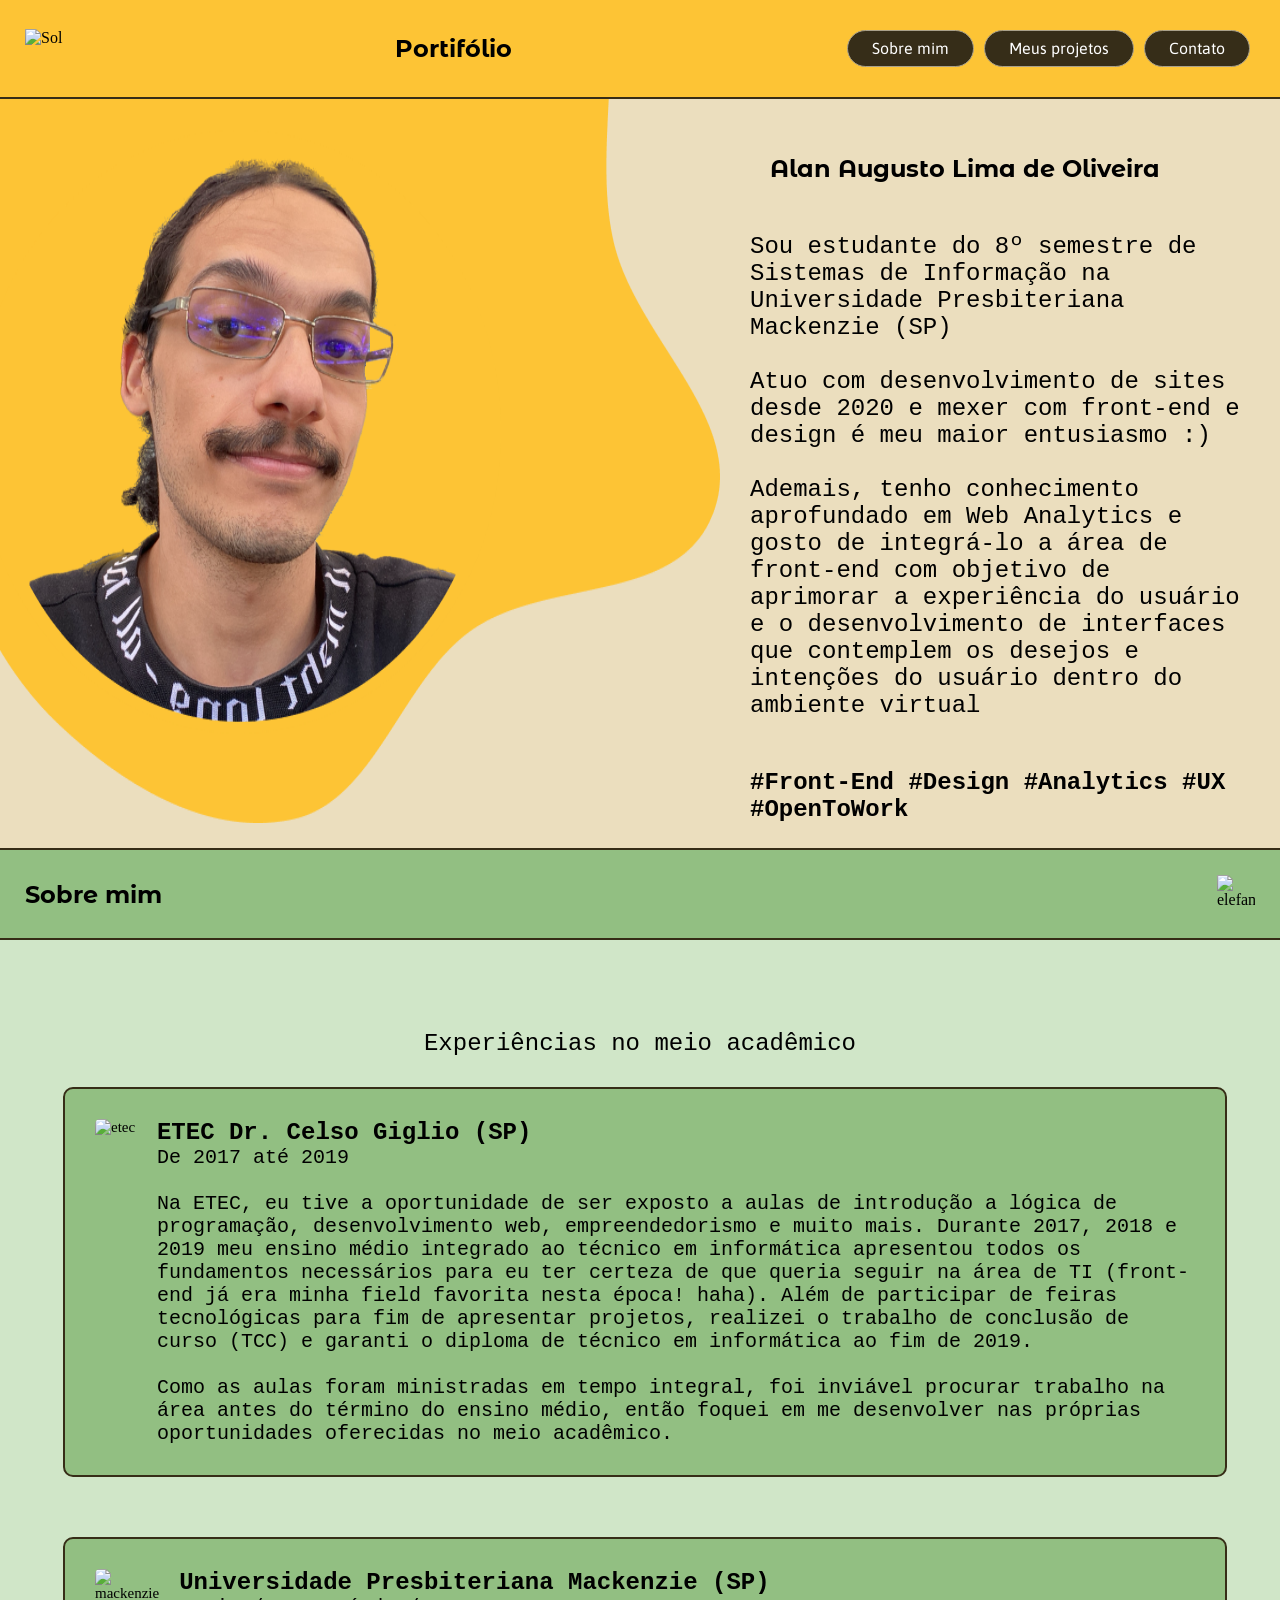
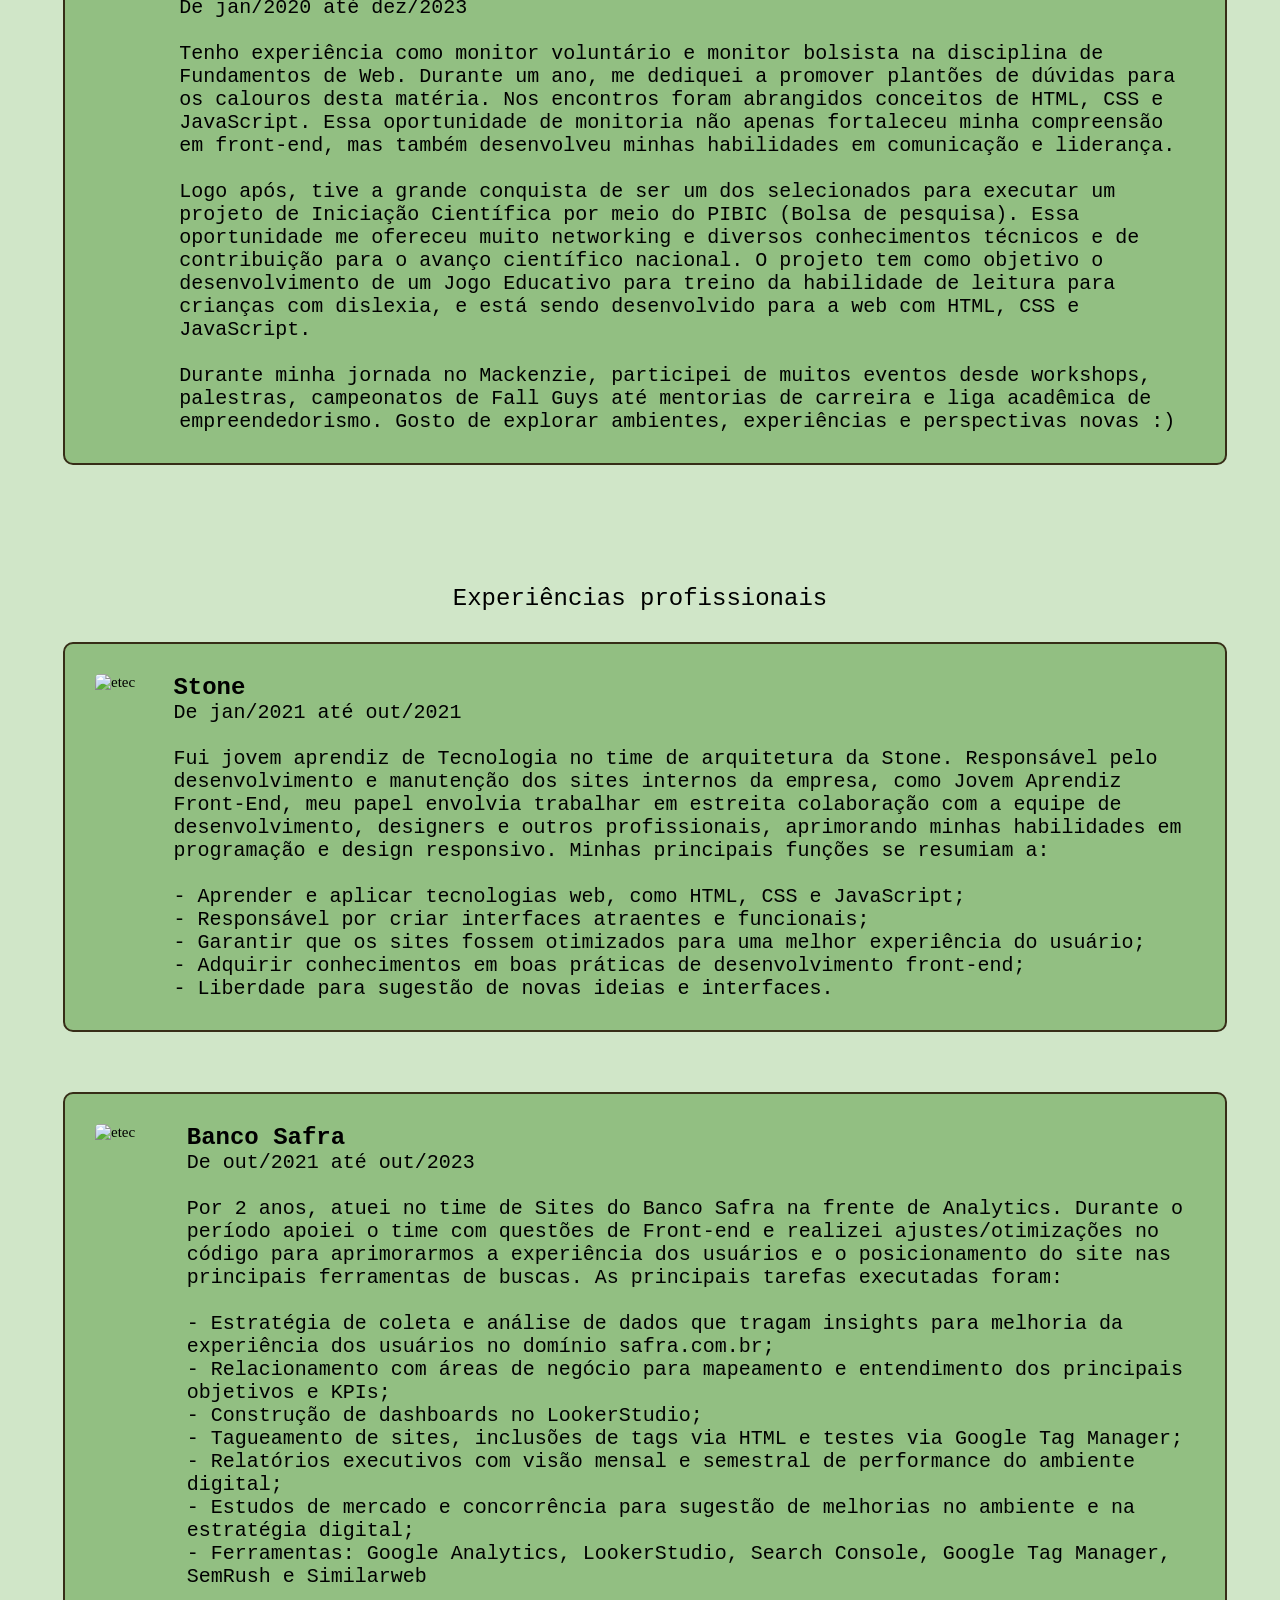
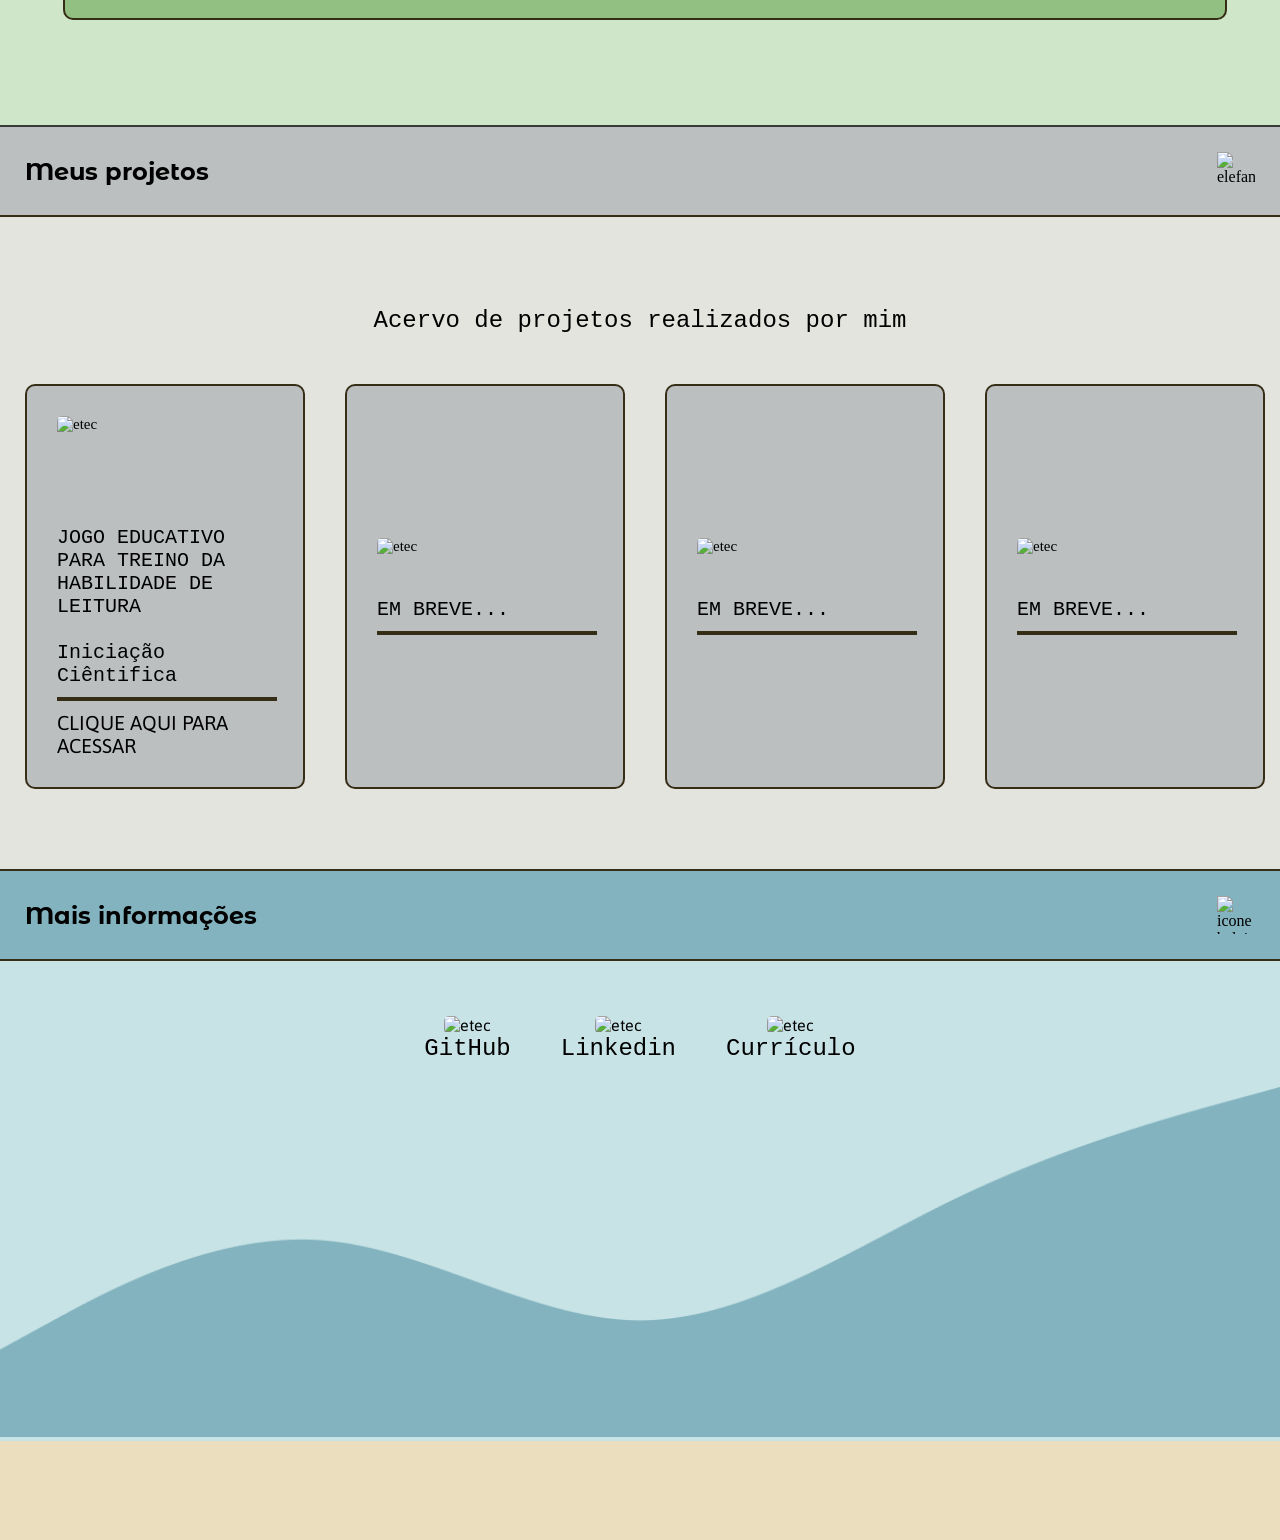
==== commit 429925ce: "V. 1" ====
--- a/index.html
+++ b/index.html
@@ -6,12 +6,13 @@
     <link rel="preconnect" href="https://fonts.googleapis.com">
     <link rel="preconnect" href="https://fonts.gstatic.com" crossorigin>
     <link href="https://fonts.googleapis.com/css2?family=Asap&family=Montserrat+Alternates&display=swap" rel="stylesheet">
+    <link rel="shortcut icon" href="https://cdn-icons-png.flaticon.com/512/3892/3892304.png">
     <title>Alan Oliveira</title>
 </head>
 <body>
     <header>
         <nav class="container">
-            <img src="https://cdn-icons-png.flaticon.com/512/3892/3892304.png" alt="Girafa" width="40px" height="40px">
+            <img src="https://cdn-icons-png.flaticon.com/512/3892/3892304.png" alt="Sol" width="40px" height="40px">
             <h1>Portifólio</h1>
             <ul>
                 <li>
